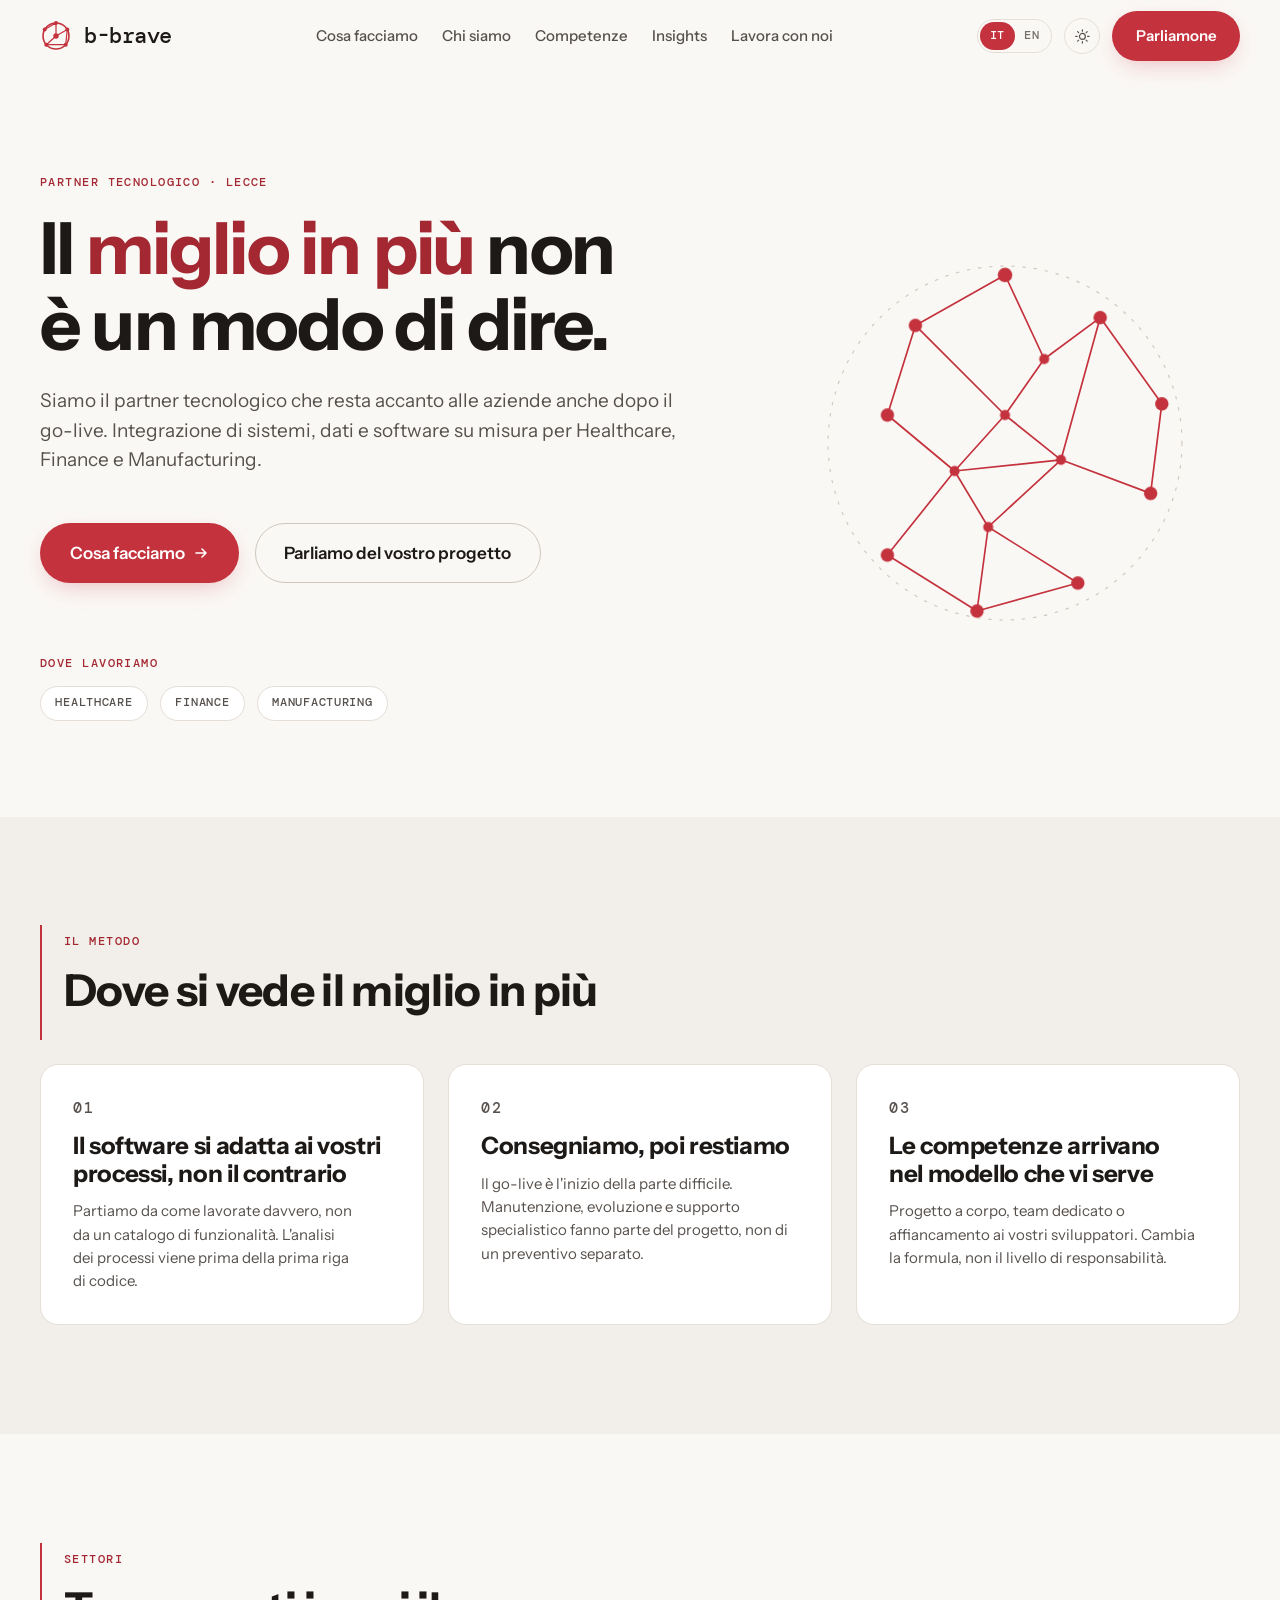
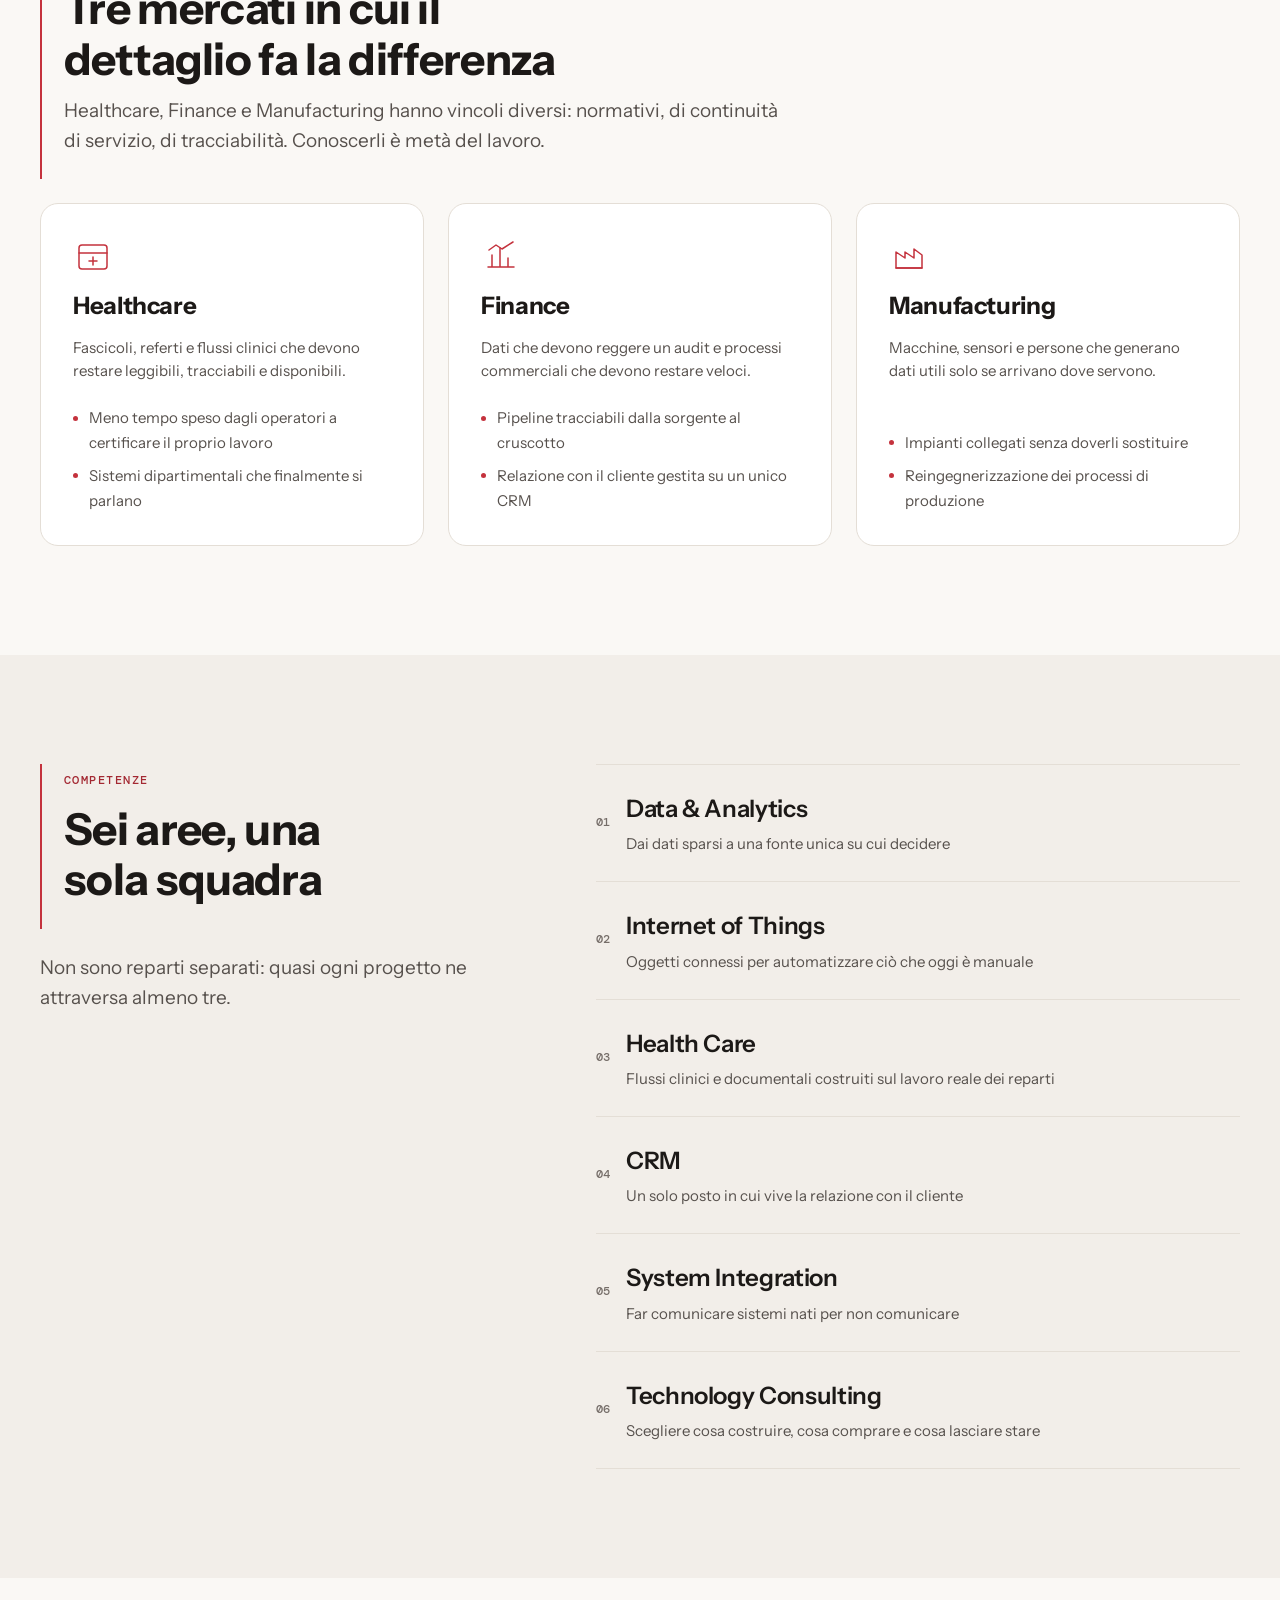
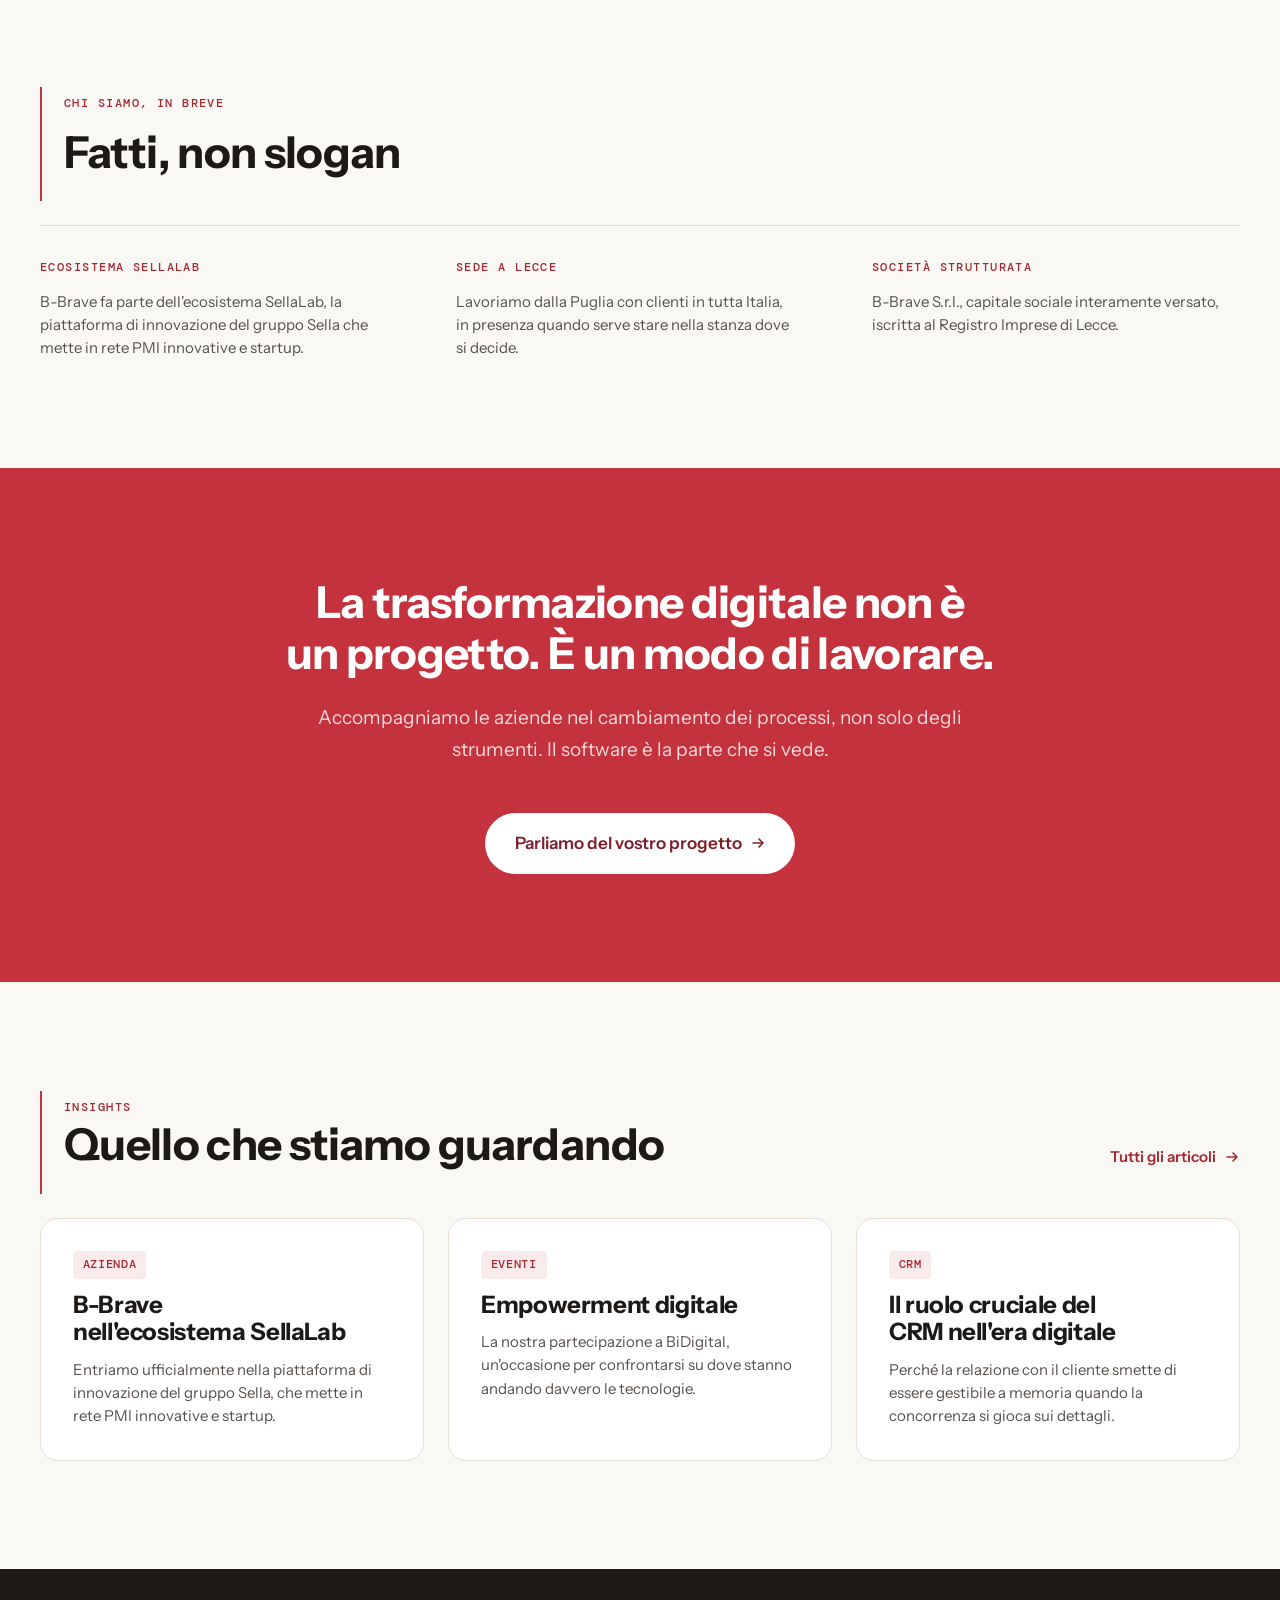
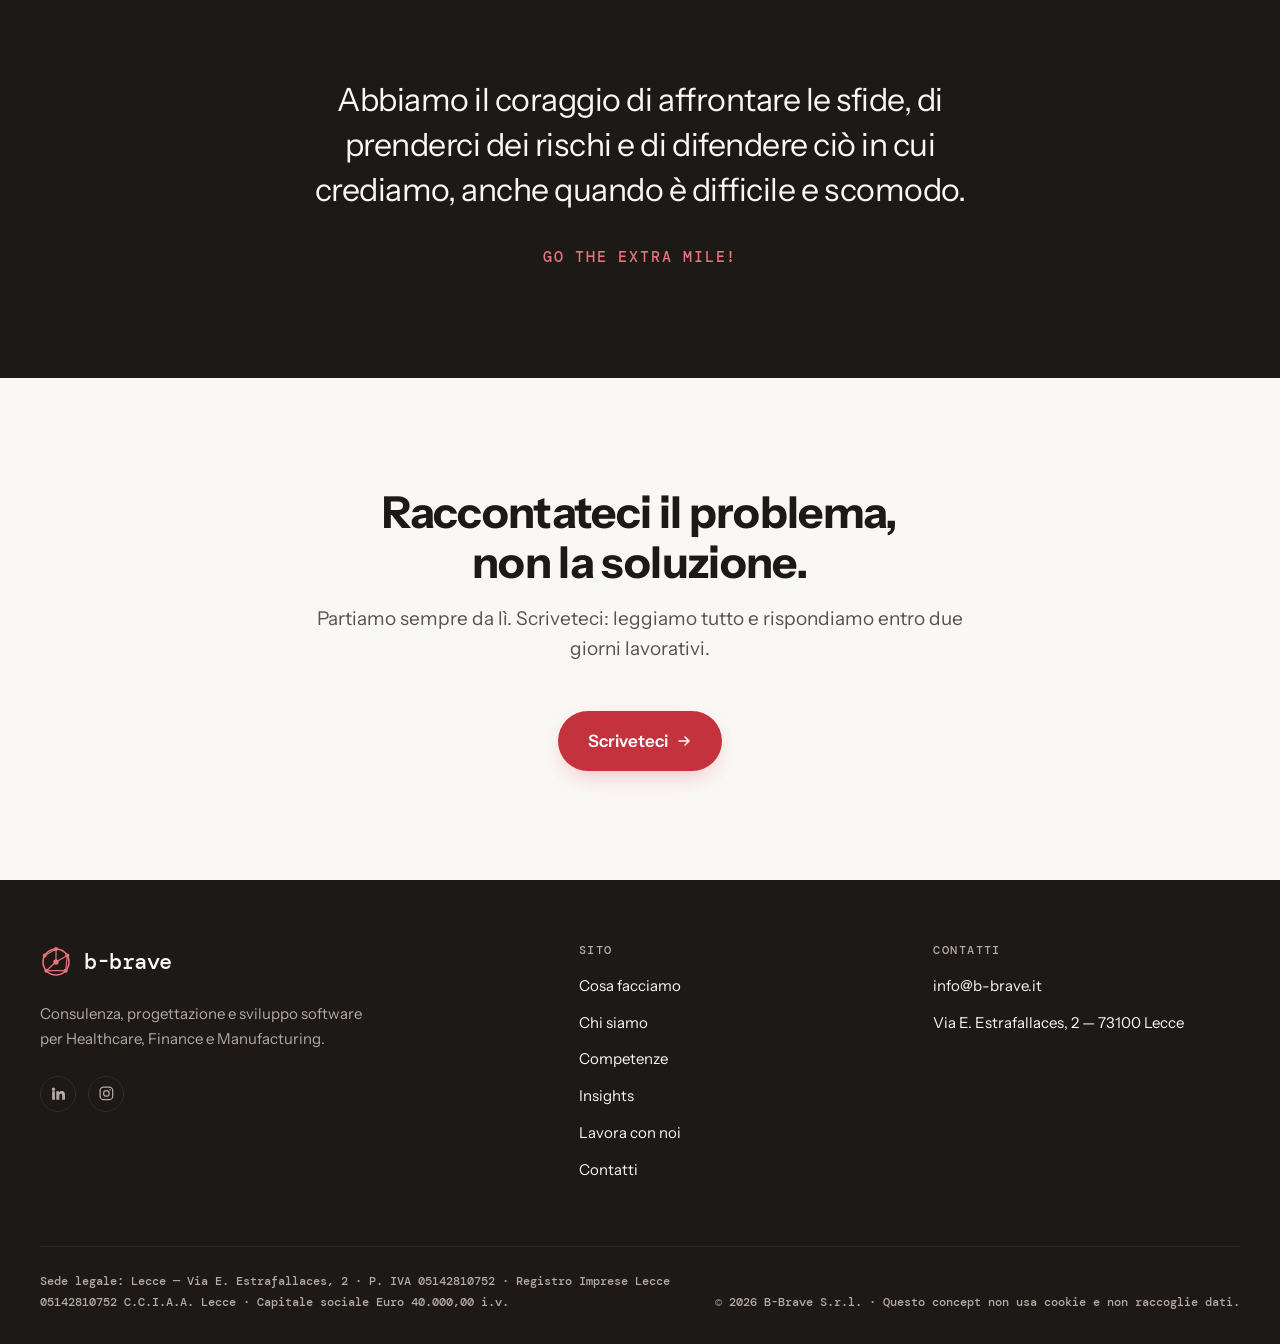
==== index.html @ 02d43c13 "feat(i18n): translate the legal line and shorten consent error labels" ====
<!DOCTYPE html>
<html lang="it">
<head>
<meta charset="utf-8">
<meta name="viewport" content="width=device-width, initial-scale=1">
<title data-i18n="meta.home.title">B-Brave — Partner tecnologico per Healthcare, Finance e Manufacturing</title>
<meta name="description" data-i18n-attr="content:meta.home.desc" content="B-Brave progetta, integra e mantiene software su misura per aziende dei settori Healthcare, Finance e Manufacturing. Sede a Lecce, progetti in tutta Italia.">
<meta property="og:type" content="website">
<meta property="og:title" data-i18n-attr="content:meta.home.title" content="B-Brave — Partner tecnologico per Healthcare, Finance e Manufacturing">
<meta property="og:description" data-i18n-attr="content:meta.home.desc" content="B-Brave progetta, integra e mantiene software su misura per aziende dei settori Healthcare, Finance e Manufacturing. Sede a Lecce, progetti in tutta Italia.">
<meta property="og:image" content="./assets/img/og-cover.png">
<meta name="twitter:card" content="summary_large_image">
<link rel="icon" href="./assets/img/favicon.svg" type="image/svg+xml">
<link rel="stylesheet" href="./assets/css/tokens.css">
<link rel="stylesheet" href="./assets/css/base.css">
<link rel="stylesheet" href="./assets/css/components.css">
<link rel="stylesheet" href="./assets/css/pages.css">
<script>
  document.documentElement.classList.add('js');
  try {
    var t = localStorage.getItem('bb-theme');
    if (t) document.documentElement.dataset.theme = t;
    var l = localStorage.getItem('bb-lang');
    if (l && l !== 'it') document.documentElement.lang = l;
  } catch (e) {}
</script>
</head>

<body data-page="home">

<a class="skip-link" href="#main" data-i18n="a11y.skip">Vai al contenuto</a>

<header class="header" id="site-header">
  <div class="container header__inner">
    <a class="logo" href="./index.html">
      <svg class="logo__mark" viewBox="0 0 32 32" aria-hidden="true">
        <g fill="none" stroke="currentColor" stroke-linecap="round">
          <circle cx="16" cy="16" r="13" stroke-width="1.6"/>
          <path d="M16 16 16 3M16 16 27.3 9.5M16 16 6.3 24.7M16 3 4.7 9.5M27.3 9.5 25.7 24.7M25.7 24.7 6.3 24.7" stroke-width="1.2"/>
        </g>
        <g fill="currentColor">
          <circle cx="16" cy="3" r="2"/><circle cx="27.3" cy="9.5" r="2"/>
          <circle cx="25.7" cy="24.7" r="2"/><circle cx="6.3" cy="24.7" r="2"/>
          <circle cx="4.7" cy="9.5" r="2"/><circle cx="16" cy="16" r="2.7"/>
        </g>
      </svg>
      <span class="logo__word">b-brave</span>
    </a>

    <nav class="header__nav" id="site-nav" data-i18n-attr="aria-label:a11y.nav.main" aria-label="Navigazione principale">
      <ul class="nav-list">
        <li><a href="./we-do.html" data-i18n="common.nav.wedo">Cosa facciamo</a></li>
        <li><a href="./we-are.html" data-i18n="common.nav.weare">Chi siamo</a></li>
        <li><a href="./expertise.html" data-i18n="common.nav.expertise">Competenze</a></li>
        <li><a href="./insights.html" data-i18n="common.nav.insights">Insights</a></li>
        <li><a href="./careers.html" data-i18n="common.nav.careers">Lavora con noi</a></li>
      </ul>
      <a class="btn btn--primary btn--panel" href="./contacts.html" data-i18n="common.cta.talk">Parliamone</a>
    </nav>

    <div class="header__tools">
      <div class="lang" role="group" data-i18n-attr="aria-label:a11y.lang.group" aria-label="Lingua del sito">
        <button type="button" data-lang="it" aria-pressed="true">IT</button>
        <button type="button" data-lang="en" aria-pressed="false">EN</button>
      </div>

      <button class="theme-toggle" type="button" id="theme-toggle" data-i18n-attr="aria-label:a11y.theme" aria-label="Cambia tema chiaro o scuro">
        <svg class="icon-sun" viewBox="0 0 24 24" fill="none" stroke="currentColor" stroke-width="1.7" stroke-linecap="round" aria-hidden="true">
          <circle cx="12" cy="12" r="4.2"/>
          <path d="M12 2.5v2M12 19.5v2M2.5 12h2M19.5 12h2M5.2 5.2l1.4 1.4M17.4 17.4l1.4 1.4M18.8 5.2l-1.4 1.4M6.6 17.4l-1.4 1.4"/>
        </svg>
        <svg class="icon-moon" viewBox="0 0 24 24" fill="none" stroke="currentColor" stroke-width="1.7" stroke-linecap="round" stroke-linejoin="round" aria-hidden="true">
          <path d="M20 14.5A8.5 8.5 0 0 1 9.5 4a8.5 8.5 0 1 0 10.5 10.5Z"/>
        </svg>
      </button>

      <a class="btn btn--primary header__cta" href="./contacts.html" data-i18n="common.cta.talk">Parliamone</a>

      <button class="nav-toggle" type="button" id="nav-toggle" aria-expanded="false" aria-controls="site-nav" data-i18n-attr="aria-label:a11y.menu">
        <svg class="icon-open" viewBox="0 0 24 24" fill="none" stroke="currentColor" stroke-width="1.8" stroke-linecap="round" aria-hidden="true">
          <path d="M4 7h16M4 12h16M4 17h16"/>
        </svg>
        <svg class="icon-close" viewBox="0 0 24 24" fill="none" stroke="currentColor" stroke-width="1.8" stroke-linecap="round" aria-hidden="true">
          <path d="M6 6l12 12M18 6L6 18"/>
        </svg>
      </button>
    </div>
  </div>
</header>

<main id="main">

  <!-- hero ---------------------------------------------------------------- -->
  <section class="hero">
    <div class="container hero__inner">
      <div class="hero__text">
        <p class="label" data-i18n="home.hero.eyebrow">Partner tecnologico · Lecce</p>
        <h1 data-i18n-html="home.hero.title">Il <em class="accent">miglio in più</em> non è un modo di dire.</h1>
        <p class="lead" data-i18n="home.hero.lead">Siamo il partner tecnologico che resta accanto alle aziende anche dopo il go-live. Integrazione di sistemi, dati e software su misura per Healthcare, Finance e Manufacturing.</p>

        <div class="hero__actions">
          <a class="btn btn--primary btn--lg" href="./we-do.html">
            <span data-i18n="home.hero.ctaPrimary">Cosa facciamo</span>
            <svg class="btn__arrow" width="16" height="16" viewBox="0 0 16 16" fill="none" aria-hidden="true"><path d="M3 8h10M9 4l4 4-4 4" stroke="currentColor" stroke-width="1.6" stroke-linecap="round" stroke-linejoin="round"/></svg>
          </a>
          <a class="btn btn--ghost btn--lg" href="./contacts.html" data-i18n="home.hero.ctaGhost">Parliamo del vostro progetto</a>
        </div>

        <div class="hero__sectors">
          <p class="label" data-i18n="home.hero.sectorsLabel">Dove lavoriamo</p>
          <div class="chip-row" id="sector-chips">
            <button class="chip" type="button" data-sector="health" data-i18n="common.sector.health">Healthcare</button>
            <button class="chip" type="button" data-sector="finance" data-i18n="common.sector.finance">Finance</button>
            <button class="chip" type="button" data-sector="manufacturing" data-i18n="common.sector.manufacturing">Manufacturing</button>
          </div>
        </div>
      </div>

      <div class="hero__visual">
        <svg class="graph" id="hero-graph" viewBox="0 0 400 400" role="img" data-i18n-attr="aria-label:a11y.graph">
          <circle class="graph__ring" cx="200" cy="200" r="158"/>
          <g class="graph__edges" fill="none" stroke="currentColor" stroke-linecap="round">
            <g class="g-core">
              <line x1="235" y1="125" x2="200" y2="175"/><line x1="200" y1="175" x2="155" y2="225"/>
              <line x1="200" y1="175" x2="250" y2="215"/><line x1="155" y1="225" x2="185" y2="275"/>
              <line x1="250" y1="215" x2="185" y2="275"/><line x1="155" y1="225" x2="250" y2="215"/>
            </g>
            <g class="g-health">
              <line x1="200" y1="50" x2="235" y2="125"/><line x1="200" y1="50" x2="120" y2="95"/>
              <line x1="120" y1="95" x2="95" y2="175"/><line x1="120" y1="95" x2="200" y2="175"/>
              <line x1="95" y1="175" x2="155" y2="225"/>
            </g>
            <g class="g-finance">
              <line x1="285" y1="88" x2="235" y2="125"/><line x1="285" y1="88" x2="340" y2="165"/>
              <line x1="340" y1="165" x2="330" y2="245"/><line x1="285" y1="88" x2="250" y2="215"/>
              <line x1="330" y1="245" x2="250" y2="215"/>
            </g>
            <g class="g-manufacturing">
              <line x1="265" y1="325" x2="185" y2="275"/><line x1="265" y1="325" x2="175" y2="350"/>
              <line x1="175" y1="350" x2="95" y2="300"/><line x1="95" y1="300" x2="155" y2="225"/>
              <line x1="175" y1="350" x2="185" y2="275"/>
            </g>
          </g>
          <g class="graph__nodes" fill="currentColor">
            <g class="g-core">
              <circle cx="200" cy="175" r="4.5"/><circle cx="155" cy="225" r="4.5"/>
              <circle cx="250" cy="215" r="4.5"/><circle cx="185" cy="275" r="4.5"/>
              <circle cx="235" cy="125" r="4.5"/>
            </g>
            <g class="g-health">
              <circle class="is-pulsing" cx="200" cy="50" r="6.5"/><circle cx="120" cy="95" r="6"/>
              <circle cx="95" cy="175" r="6"/>
            </g>
            <g class="g-finance">
              <circle cx="285" cy="88" r="6"/><circle cx="340" cy="165" r="6"/>
              <circle cx="330" cy="245" r="6"/>
            </g>
            <g class="g-manufacturing">
              <circle cx="265" cy="325" r="6"/><circle cx="175" cy="350" r="6"/>
              <circle cx="95" cy="300" r="6"/>
            </g>
          </g>
        </svg>
      </div>
    </div>
  </section>

  <!-- extra mile ---------------------------------------------------------- -->
  <section class="band band--soft" id="metodo">
    <div class="container">
      <div class="section-head" data-reveal>
        <p class="label" data-i18n="home.mile.label">Il metodo</p>
        <h2 data-i18n="home.mile.title">Dove si vede il miglio in più</h2>
      </div>

      <div class="cards">
        <article class="card card--hover" data-reveal>
          <p class="card__num">01</p>
          <h3 data-i18n="home.mile.a.title">Il software si adatta ai vostri processi, non il contrario</h3>
          <p data-i18n="home.mile.a.body">Partiamo da come lavorate davvero, non da un catalogo di funzionalità. L'analisi dei processi viene prima della prima riga di codice.</p>
        </article>
        <article class="card card--hover" data-reveal>
          <p class="card__num">02</p>
          <h3 data-i18n="home.mile.b.title">Consegniamo, poi restiamo</h3>
          <p data-i18n="home.mile.b.body">Il go-live è l'inizio della parte difficile. Manutenzione, evoluzione e supporto specialistico fanno parte del progetto, non di un preventivo separato.</p>
        </article>
        <article class="card card--hover" data-reveal>
          <p class="card__num">03</p>
          <h3 data-i18n="home.mile.c.title">Le competenze arrivano nel modello che vi serve</h3>
          <p data-i18n="home.mile.c.body">Progetto a corpo, team dedicato o affiancamento ai vostri sviluppatori. Cambia la formula, non il livello di responsabilità.</p>
        </article>
      </div>
    </div>
  </section>

  <!-- sectors ------------------------------------------------------------- -->
  <section class="band" id="settori">
    <div class="container">
      <div class="section-head" data-reveal>
        <p class="label" data-i18n="home.sectors.label">Settori</p>
        <h2 data-i18n="home.sectors.title">Tre mercati in cui il dettaglio fa la differenza</h2>
        <p class="lead" data-i18n="home.sectors.lead">Healthcare, Finance e Manufacturing hanno vincoli diversi: normativi, di continuità di servizio, di tracciabilità. Conoscerli è metà del lavoro.</p>
      </div>

      <div class="cards cards--sectors">
        <article class="card" data-reveal>
          <svg class="card__icon" viewBox="0 0 40 40" fill="none" stroke="currentColor" stroke-width="1.5" stroke-linecap="round" stroke-linejoin="round" aria-hidden="true">
            <rect x="6" y="9" width="28" height="24" rx="3"/>
            <path d="M6 17h28M20 21v8M16 25h8"/>
          </svg>
          <h3 data-i18n="common.sector.health">Healthcare</h3>
          <p data-i18n="home.sectors.health.body">Fascicoli, referti e flussi clinici che devono restare leggibili, tracciabili e disponibili.</p>
          <ul>
            <li data-i18n="home.sectors.health.p1">Meno tempo speso dagli operatori a certificare il proprio lavoro</li>
            <li data-i18n="home.sectors.health.p2">Sistemi dipartimentali che finalmente si parlano</li>
          </ul>
        </article>

        <article class="card" data-reveal>
          <svg class="card__icon" viewBox="0 0 40 40" fill="none" stroke="currentColor" stroke-width="1.5" stroke-linecap="round" stroke-linejoin="round" aria-hidden="true">
            <path d="M7 31h26M11 31V19M19 31V12M27 31v-9"/>
            <path d="M8 14l7-5 6 4 11-7"/>
          </svg>
          <h3 data-i18n="common.sector.finance">Finance</h3>
          <p data-i18n="home.sectors.finance.body">Dati che devono reggere un audit e processi commerciali che devono restare veloci.</p>
          <ul>
            <li data-i18n="home.sectors.finance.p1">Pipeline tracciabili dalla sorgente al cruscotto</li>
            <li data-i18n="home.sectors.finance.p2">Relazione con il cliente gestita su un unico CRM</li>
          </ul>
        </article>

        <article class="card" data-reveal>
          <svg class="card__icon" viewBox="0 0 40 40" fill="none" stroke="currentColor" stroke-width="1.5" stroke-linecap="round" stroke-linejoin="round" aria-hidden="true">
            <path d="M7 32V16l9 6V16l9 6V13l8 6v13z"/>
            <path d="M7 32h26"/>
          </svg>
          <h3 data-i18n="common.sector.manufacturing">Manufacturing</h3>
          <p data-i18n="home.sectors.manufacturing.body">Macchine, sensori e persone che generano dati utili solo se arrivano dove servono.</p>
          <ul>
            <li data-i18n="home.sectors.manufacturing.p1">Impianti collegati senza doverli sostituire</li>
            <li data-i18n="home.sectors.manufacturing.p2">Reingegnerizzazione dei processi di produzione</li>
          </ul>
        </article>
      </div>
    </div>
  </section>

  <!-- capabilities -------------------------------------------------------- -->
  <section class="band band--soft" id="competenze">
    <div class="container capabilities">
      <div class="capabilities__head">
        <div class="section-head">
          <p class="label" data-i18n="home.caps.label">Competenze</p>
          <h2 data-i18n="home.caps.title">Sei aree, una sola squadra</h2>
        </div>
        <p class="lead" data-i18n="home.caps.lead">Non sono reparti separati: quasi ogni progetto ne attraversa almeno tre.</p>
      </div>

      <ul class="cap-list">
        <li><a href="./expertise.html#data-analytics">
          <span class="cap-list__num">01</span>
          <span class="cap-list__name" data-i18n="common.area.data">Data &amp; Analytics</span>
          <span class="cap-list__desc" data-i18n="home.caps.data">Dai dati sparsi a una fonte unica su cui decidere</span>
          <svg viewBox="0 0 16 16" fill="none" aria-hidden="true"><path d="M3 8h10M9 4l4 4-4 4" stroke="currentColor" stroke-width="1.6" stroke-linecap="round" stroke-linejoin="round"/></svg>
        </a></li>
        <li><a href="./expertise.html#iot">
          <span class="cap-list__num">02</span>
          <span class="cap-list__name" data-i18n="common.area.iot">Internet of Things</span>
          <span class="cap-list__desc" data-i18n="home.caps.iot">Oggetti connessi per automatizzare ciò che oggi è manuale</span>
          <svg viewBox="0 0 16 16" fill="none" aria-hidden="true"><path d="M3 8h10M9 4l4 4-4 4" stroke="currentColor" stroke-width="1.6" stroke-linecap="round" stroke-linejoin="round"/></svg>
        </a></li>
        <li><a href="./expertise.html#health-care">
          <span class="cap-list__num">03</span>
          <span class="cap-list__name" data-i18n="common.area.health">Health Care</span>
          <span class="cap-list__desc" data-i18n="home.caps.health">Flussi clinici e documentali costruiti sul lavoro reale dei reparti</span>
          <svg viewBox="0 0 16 16" fill="none" aria-hidden="true"><path d="M3 8h10M9 4l4 4-4 4" stroke="currentColor" stroke-width="1.6" stroke-linecap="round" stroke-linejoin="round"/></svg>
        </a></li>
        <li><a href="./expertise.html#crm">
          <span class="cap-list__num">04</span>
          <span class="cap-list__name" data-i18n="common.area.crm">CRM</span>
          <span class="cap-list__desc" data-i18n="home.caps.crm">Un solo posto in cui vive la relazione con il cliente</span>
          <svg viewBox="0 0 16 16" fill="none" aria-hidden="true"><path d="M3 8h10M9 4l4 4-4 4" stroke="currentColor" stroke-width="1.6" stroke-linecap="round" stroke-linejoin="round"/></svg>
        </a></li>
        <li><a href="./expertise.html#system-integration">
          <span class="cap-list__num">05</span>
          <span class="cap-list__name" data-i18n="common.area.integration">System Integration</span>
          <span class="cap-list__desc" data-i18n="home.caps.integration">Far comunicare sistemi nati per non comunicare</span>
          <svg viewBox="0 0 16 16" fill="none" aria-hidden="true"><path d="M3 8h10M9 4l4 4-4 4" stroke="currentColor" stroke-width="1.6" stroke-linecap="round" stroke-linejoin="round"/></svg>
        </a></li>
        <li><a href="./expertise.html#technology-consulting">
          <span class="cap-list__num">06</span>
          <span class="cap-list__name" data-i18n="common.area.consulting">Technology Consulting</span>
          <span class="cap-list__desc" data-i18n="home.caps.consulting">Scegliere cosa costruire, cosa comprare e cosa lasciare stare</span>
          <svg viewBox="0 0 16 16" fill="none" aria-hidden="true"><path d="M3 8h10M9 4l4 4-4 4" stroke="currentColor" stroke-width="1.6" stroke-linecap="round" stroke-linejoin="round"/></svg>
        </a></li>
      </ul>
    </div>
  </section>

  <!-- proof --------------------------------------------------------------- -->
  <section class="band" id="prova">
    <div class="container">
      <div class="section-head" data-reveal>
        <p class="label" data-i18n="home.proof.label">Chi siamo, in breve</p>
        <h2 data-i18n="home.proof.title">Fatti, non slogan</h2>
      </div>

      <div class="proof" data-reveal>
        <div class="proof__item">
          <p class="proof__key" data-i18n="home.proof.a.key">Ecosistema SellaLab</p>
          <p class="proof__val" data-i18n="home.proof.a.val">B-Brave fa parte dell'ecosistema SellaLab, la piattaforma di innovazione del gruppo Sella che mette in rete PMI innovative e startup.</p>
        </div>
        <div class="proof__item">
          <p class="proof__key" data-i18n="home.proof.b.key">Sede a Lecce</p>
          <p class="proof__val" data-i18n="home.proof.b.val">Lavoriamo dalla Puglia con clienti in tutta Italia, in presenza quando serve stare nella stanza dove si decide.</p>
        </div>
        <div class="proof__item">
          <p class="proof__key" data-i18n="home.proof.c.key">Società strutturata</p>
          <p class="proof__val" data-i18n="home.proof.c.val">B-Brave S.r.l., capitale sociale interamente versato, iscritta al Registro Imprese di Lecce.</p>
        </div>
      </div>
    </div>
  </section>

  <!-- the one red band ----------------------------------------------------- -->
  <section class="band band--brand statement">
    <div class="container container--narrow">
      <h2 data-i18n="home.statement.title">La trasformazione digitale non è un progetto. È un modo di lavorare.</h2>
      <p data-i18n="home.statement.body">Accompagniamo le aziende nel cambiamento dei processi, non solo degli strumenti. Il software è la parte che si vede.</p>
      <a class="btn btn--light btn--lg" href="./contacts.html">
        <span data-i18n="home.statement.cta">Parliamo del vostro progetto</span>
        <svg class="btn__arrow" width="16" height="16" viewBox="0 0 16 16" fill="none" aria-hidden="true"><path d="M3 8h10M9 4l4 4-4 4" stroke="currentColor" stroke-width="1.6" stroke-linecap="round" stroke-linejoin="round"/></svg>
      </a>
    </div>
  </section>

  <!-- insights ------------------------------------------------------------- -->
  <section class="band" id="articoli">
    <div class="container">
      <div class="section-head section-head--split" data-reveal>
        <div>
          <p class="label" data-i18n="home.insights.label">Insights</p>
          <h2 data-i18n="home.insights.title">Quello che stiamo guardando</h2>
        </div>
        <a class="link-arrow" href="./insights.html">
          <span data-i18n="home.insights.all">Tutti gli articoli</span>
          <svg viewBox="0 0 16 16" fill="none" aria-hidden="true"><path d="M3 8h10M9 4l4 4-4 4" stroke="currentColor" stroke-width="1.6" stroke-linecap="round" stroke-linejoin="round"/></svg>
        </a>
      </div>

      <div class="cards">
        <article class="card card--hover post" data-reveal>
          <span class="tag" data-i18n="common.topic.company">Azienda</span>
          <h3 data-i18n="post.sellalab.title">B-Brave nell'ecosistema SellaLab</h3>
          <p data-i18n="post.sellalab.excerpt">Entriamo ufficialmente nella piattaforma di innovazione del gruppo Sella, che mette in rete PMI innovative e startup.</p>
        </article>
        <article class="card card--hover post" data-reveal>
          <span class="tag" data-i18n="common.topic.events">Eventi</span>
          <h3 data-i18n="post.bidigital.title">Empowerment digitale</h3>
          <p data-i18n="post.bidigital.excerpt">La nostra partecipazione a BiDigital, un'occasione per confrontarsi su dove stanno andando davvero le tecnologie.</p>
        </article>
        <article class="card card--hover post" data-reveal>
          <span class="tag" data-i18n="common.topic.crm">CRM</span>
          <h3 data-i18n="post.crm.title">Il ruolo cruciale del CRM nell'era digitale</h3>
          <p data-i18n="post.crm.excerpt">Perché la relazione con il cliente smette di essere gestibile a memoria quando la concorrenza si gioca sui dettagli.</p>
        </article>
      </div>
    </div>
  </section>

  <!-- manifesto ------------------------------------------------------------ -->
  <section class="band band--ink manifesto">
    <div class="container container--narrow">
      <blockquote>
        <p data-i18n="common.manifesto.quote">Abbiamo il coraggio di affrontare le sfide, di prenderci dei rischi e di difendere ciò in cui crediamo, anche quando è difficile e scomodo.</p>
      </blockquote>
      <p class="manifesto__claim">Go The Extra Mile!</p>
    </div>
  </section>

  <!-- closing cta ---------------------------------------------------------- -->
  <section class="band closing">
    <div class="container container--narrow">
      <h2 data-i18n="common.closing.title">Raccontateci il problema, non la soluzione.</h2>
      <p class="lead" data-i18n="common.closing.body">Partiamo sempre da lì. Scriveteci: leggiamo tutto e rispondiamo entro due giorni lavorativi.</p>
      <a class="btn btn--primary btn--lg" href="./contacts.html">
        <span data-i18n="common.cta.write">Scriveteci</span>
        <svg class="btn__arrow" width="16" height="16" viewBox="0 0 16 16" fill="none" aria-hidden="true"><path d="M3 8h10M9 4l4 4-4 4" stroke="currentColor" stroke-width="1.6" stroke-linecap="round" stroke-linejoin="round"/></svg>
      </a>
    </div>
  </section>

</main>

<footer class="footer band--ink">
  <div class="container">
    <div class="footer__grid">
      <div>
        <a class="logo" href="./index.html">
          <svg class="logo__mark" viewBox="0 0 32 32" aria-hidden="true">
            <g fill="none" stroke="currentColor" stroke-linecap="round">
              <circle cx="16" cy="16" r="13" stroke-width="1.6"/>
              <path d="M16 16 16 3M16 16 27.3 9.5M16 16 6.3 24.7M16 3 4.7 9.5M27.3 9.5 25.7 24.7M25.7 24.7 6.3 24.7" stroke-width="1.2"/>
            </g>
            <g fill="currentColor">
              <circle cx="16" cy="3" r="2"/><circle cx="27.3" cy="9.5" r="2"/>
              <circle cx="25.7" cy="24.7" r="2"/><circle cx="6.3" cy="24.7" r="2"/>
              <circle cx="4.7" cy="9.5" r="2"/><circle cx="16" cy="16" r="2.7"/>
            </g>
          </svg>
          <span class="logo__word">b-brave</span>
        </a>
        <p class="footer__tagline" data-i18n="common.footer.tagline">Consulenza, progettazione e sviluppo software per Healthcare, Finance e Manufacturing.</p>
        <div class="footer__social">
          <a href="https://www.linkedin.com/company/b-brave-software/" target="_blank" rel="noopener" aria-label="LinkedIn">
            <svg viewBox="0 0 24 24" fill="currentColor" aria-hidden="true"><path d="M4.98 3.5A2.5 2.5 0 1 1 5 8.5a2.5 2.5 0 0 1-.02-5M3 9h4v12H3zM9 9h3.8v1.7h.05c.53-.95 1.83-1.95 3.77-1.95 4.03 0 4.78 2.5 4.78 5.76V21h-4v-5.6c0-1.34-.03-3.07-1.9-3.07-1.9 0-2.2 1.46-2.2 2.97V21H9z"/></svg>
          </a>
          <a href="https://www.instagram.com/bbravesrl/" target="_blank" rel="noopener" aria-label="Instagram">
            <svg viewBox="0 0 24 24" fill="none" stroke="currentColor" stroke-width="1.8" aria-hidden="true"><rect x="3" y="3" width="18" height="18" rx="5"/><circle cx="12" cy="12" r="4"/><circle cx="17.2" cy="6.8" r="1.1" fill="currentColor" stroke="none"/></svg>
          </a>
        </div>
      </div>

      <nav data-i18n-attr="aria-label:a11y.nav.footer" aria-label="Mappa del sito">
        <h2 data-i18n="common.footer.sitemap">Sito</h2>
        <div class="footer__links">
          <a href="./we-do.html" data-i18n="common.nav.wedo">Cosa facciamo</a>
          <a href="./we-are.html" data-i18n="common.nav.weare">Chi siamo</a>
          <a href="./expertise.html" data-i18n="common.nav.expertise">Competenze</a>
          <a href="./insights.html" data-i18n="common.nav.insights">Insights</a>
          <a href="./careers.html" data-i18n="common.nav.careers">Lavora con noi</a>
          <a href="./contacts.html" data-i18n="common.nav.contacts">Contatti</a>
        </div>
      </nav>

      <div>
        <h2 data-i18n="common.footer.contact">Contatti</h2>
        <div class="footer__links">
          <a href="mailto:info@b-brave.it">info@b-brave.it</a>
          <span data-i18n="common.footer.address">Via E. Estrafallaces, 2 — 73100 Lecce</span>
        </div>
      </div>
    </div>

    <div class="footer__legal">
      <p data-i18n="common.footer.legal">Sede legale: Lecce — Via E. Estrafallaces, 2 · P. IVA 05142810752 · Registro Imprese Lecce 05142810752 C.C.I.A.A. Lecce · Capitale sociale Euro 40.000,00 i.v.</p>
      <p>© <span id="year">2026</span> B-Brave S.r.l. · <span data-i18n="common.footer.nocookies">Questo concept non usa cookie e non raccoglie dati.</span></p>
    </div>
  </div>
</footer>

<script defer src="./assets/js/i18n-dict.js"></script>
<script defer src="./assets/js/i18n.js"></script>
<script defer src="./assets/js/main.js"></script>
</body>
</html>
---- assets/css/tokens.css ----
/* ==========================================================================
   Design tokens
   Every value used anywhere in the site is declared here. Nothing downstream
   invents a colour, a size or a duration.

   Colour rule worth remembering: --c-brand is for fills, --c-brand-text is
   for text. Solid #C4323D on a dark surface only reaches 3.47:1, which fails
   AA, so the dark side of the pair is lightened.
   ========================================================================== */

:root {
  color-scheme: light dark;

  /* --- surfaces -------------------------------------------------------- */
  --c-surface-1:   light-dark(#FAF8F5, #14110F); /* page */
  --c-surface-0:   light-dark(#FFFFFF, #1C1816); /* cards, raised */
  --c-surface-2:   light-dark(#F2EEE9, #221D1A); /* alternating bands */
  --c-surface-3:   light-dark(#E8E2DA, #2A2421); /* rare, deep sand */
  --c-surface-ink: light-dark(#1C1917, #221D1A); /* inverted band */

  /* --- text ------------------------------------------------------------ */
  --c-text:        light-dark(#1C1917, #F2EDE7);
  --c-text-muted:  light-dark(#57514D, #B4AAA2);
  --c-text-subtle: light-dark(#756D68, #968C85);
  --c-text-invert: light-dark(#FAF8F5, #F2EDE7);

  /* --- brand ----------------------------------------------------------- */
  --c-brand:        #C4323D;                       /* fixed, never themed */
  --c-brand-strong: light-dark(#A32832, #D1424D);  /* hover, pressed */
  --c-brand-deep:   #7E1F27;
  --c-brand-text:   light-dark(#A32832, #E8737C);  /* red used as text */
  --c-brand-tint:   light-dark(#F9EAEB, #2A1618);
  --c-brand-tint-2: light-dark(#F0D4D6, #3A1D20);

  /* --- lines and focus -------------------------------------------------- */
  --c-border:        light-dark(#E4DED6, #2E2825);
  --c-border-strong: light-dark(#CFC7BD, #3D3532);
  --c-focus:         light-dark(#7E1F27, #FFD9DC);

  /* --- type ------------------------------------------------------------ */
  --font-sans: "Instrument Sans", "Segoe UI", system-ui, -apple-system, sans-serif;
  --font-mono: "DM Mono", ui-monospace, "Cascadia Mono", "Consolas", monospace;

  --fs-2xs:  0.75rem;
  --fs-xs:   clamp(0.8125rem, 0.79rem + 0.10vw, 0.875rem);
  --fs-sm:   clamp(0.875rem,  0.85rem + 0.12vw, 0.9375rem);
  --fs-base: clamp(1rem,      0.96rem + 0.18vw, 1.0625rem);
  --fs-md:   clamp(1.0625rem, 1.00rem + 0.30vw, 1.1875rem);
  --fs-lg:   clamp(1.25rem,   1.15rem + 0.45vw, 1.5rem);
  --fs-xl:   clamp(1.5rem,    1.30rem + 0.90vw, 2rem);
  --fs-2xl:  clamp(1.875rem,  1.50rem + 1.60vw, 2.75rem);
  --fs-3xl:  clamp(2.25rem,   1.60rem + 2.80vw, 3.75rem);
  --fs-hero: clamp(2.5rem,    1.50rem + 4.40vw, 4.5rem);

  --lh-tight:   1.06;
  --lh-heading: 1.15;
  --lh-lead:    1.55;
  --lh-body:    1.65;

  --ls-hero:    -0.025em;
  --ls-heading: -0.015em;
  --ls-label:    0.12em;

  --measure:        68ch;
  --measure-narrow: 54ch;

  /* --- space ----------------------------------------------------------- */
  --sp-1: 0.25rem;
  --sp-2: 0.5rem;
  --sp-3: 0.75rem;
  --sp-4: 1rem;
  --sp-5: 1.5rem;
  --sp-6: 2rem;
  --sp-7: 3rem;
  --sp-8: 4rem;
  --sp-9: 6rem;
  --sp-10: 8rem;

  --section-y:        clamp(3.5rem, 2rem + 6vw, 7.5rem);
  --container:        1200px;
  --container-narrow: 760px;
  --gutter:           clamp(1.25rem, 0.8rem + 2vw, 3rem);
  --header-h:         4.5rem;

  /* --- shape ----------------------------------------------------------- */
  --r-xs: 4px;
  --r-sm: 8px;
  --r-md: 12px;
  --r-lg: 18px;
  --r-xl: 28px;
  --r-pill: 999px;

  /* Warm-tinted shadows sit correctly on ivory. On the dark side a shadow
     reads as nothing, so it becomes a hairline instead. */
  --sh-1: light-dark(0 1px 2px rgba(28, 25, 23, 0.05), 0 0 0 1px #2E2825);
  --sh-2: light-dark(0 2px 4px rgba(28, 25, 23, 0.04), 0 0 0 1px #2E2825),
          light-dark(0 12px 28px -10px rgba(28, 25, 23, 0.14), 0 0 0 0 transparent);
  --sh-3: light-dark(0 10px 40px -12px rgba(28, 25, 23, 0.20), 0 0 0 1px #3D3532);
  --sh-brand: 0 8px 24px -8px rgba(196, 50, 61, 0.35);

  /* --- motion ---------------------------------------------------------- */
  --t-fast: 140ms cubic-bezier(0.2, 0.6, 0.3, 1);
  --t-base: 240ms cubic-bezier(0.2, 0.6, 0.3, 1);
  --t-slow: 520ms cubic-bezier(0.16, 1, 0.3, 1);

  /* --- layers ---------------------------------------------------------- */
  --z-header: 100;
  --z-panel:  200;
  --z-skip:   300;
}

[data-theme="light"] { color-scheme: light; }
[data-theme="dark"]  { color-scheme: dark; }
---- assets/css/base.css ----
/* ==========================================================================
   Base — fonts, reset, elements, accessibility, layout primitives
   ========================================================================== */

/* --- fonts ---------------------------------------------------------------
   Self-hosted so the pages work offline and make no third-party requests.
   No <link rel=preload> for these: on file:// the origin is opaque and the
   crossorigin attribute can cause a second, failing fetch.
   ------------------------------------------------------------------------ */

@font-face {
  font-family: "Instrument Sans";
  src: url("../fonts/instrument-sans-variable-latin.woff2") format("woff2");
  font-weight: 400 700;
  font-style: normal;
  font-display: swap;
}

@font-face {
  font-family: "DM Mono";
  src: url("../fonts/dm-mono-500-latin.woff2") format("woff2");
  font-weight: 500;
  font-style: normal;
  font-display: swap;
}

/* --- reset --------------------------------------------------------------- */

*,
*::before,
*::after { box-sizing: border-box; }

html {
  -webkit-text-size-adjust: 100%;
  scroll-behavior: smooth;
  scroll-padding-top: calc(var(--header-h) + var(--sp-5));
}

body,
h1, h2, h3, h4, p,
figure, blockquote, dl, dd, ul, ol {
  margin: 0;
}

ul[class], ol[class] {
  padding: 0;
  list-style: none;
}

body {
  min-height: 100vh;
  background: var(--c-surface-1);
  color: var(--c-text);
  font-family: var(--font-sans);
  font-size: var(--fs-base);
  line-height: var(--lh-body);
  font-synthesis-weight: none;
  -webkit-font-smoothing: antialiased;
  text-rendering: optimizeLegibility;
}

img, svg, video {
  display: block;
  max-width: 100%;
  height: auto;
}

input, button, textarea, select {
  font: inherit;
  color: inherit;
}

button { background: none; }

/* --- typography ---------------------------------------------------------- */

h1, h2, h3, h4 {
  font-weight: 700;
  line-height: var(--lh-heading);
  letter-spacing: var(--ls-heading);
  text-wrap: balance;
}

h1 { font-size: var(--fs-3xl); line-height: var(--lh-tight); }
h2 { font-size: var(--fs-2xl); }
h3 { font-size: var(--fs-xl); }
h4 { font-size: var(--fs-lg); }

p { text-wrap: pretty; }

a {
  color: inherit;
  text-decoration-color: color-mix(in srgb, currentColor 35%, transparent);
  text-underline-offset: 0.18em;
}

a:hover { text-decoration-color: currentColor; }

strong { font-weight: 700; }

::selection {
  background: var(--c-brand);
  color: #fff;
}

.lead {
  max-width: var(--measure);
  font-size: var(--fs-md);
  line-height: var(--lh-lead);
  color: var(--c-text-muted);
}

.label {
  display: inline-block;
  font-family: var(--font-mono);
  font-size: var(--fs-2xs);
  font-weight: 500;
  letter-spacing: var(--ls-label);
  text-transform: uppercase;
  color: var(--c-brand-text);
}

.accent { color: var(--c-brand-text); }

/* --- accessibility ------------------------------------------------------- */

:focus-visible {
  outline: 2px solid var(--c-focus);
  outline-offset: 3px;
  border-radius: var(--r-xs);
}

.visually-hidden {
  position: absolute;
  width: 1px;
  height: 1px;
  padding: 0;
  margin: -1px;
  overflow: hidden;
  clip-path: inset(50%);
  white-space: nowrap;
}

.skip-link {
  position: fixed;
  top: var(--sp-3);
  left: var(--sp-3);
  z-index: var(--z-skip);
  padding: var(--sp-3) var(--sp-5);
  background: var(--c-brand);
  color: #fff;
  font-weight: 600;
  text-decoration: none;
  border-radius: var(--r-sm);
  transform: translateY(-200%);
  transition: transform var(--t-fast);
}

.skip-link:focus-visible { transform: translateY(0); }

@media (prefers-reduced-motion: reduce) {
  html { scroll-behavior: auto; }

  *,
  *::before,
  *::after {
    animation-duration: 0.01ms !important;
    animation-iteration-count: 1 !important;
    transition-duration: 0.01ms !important;
  }
}

@media (forced-colors: active) {
  .btn,
  .card,
  .chip { border: 1px solid ButtonBorder; }
}

/* --- layout primitives --------------------------------------------------- */

.container {
  width: min(100% - var(--gutter) * 2, var(--container));
  margin-inline: auto;
}

.container--narrow { max-width: var(--container-narrow); }

.band { padding-block: var(--section-y); }

.band--soft { background: var(--c-surface-2); }

.band--ink {
  background: var(--c-surface-ink);
  color: var(--c-text-invert);
  --c-text: var(--c-text-invert);
  --c-text-muted: #B4AAA2;
  --c-border: #332C28;
  --c-brand-text: #E8737C;
}

.band--brand {
  background: var(--c-brand);
  color: #fff;
  --c-text: #fff;
  --c-text-muted: rgba(255, 255, 255, 0.82);
  --c-border: rgba(255, 255, 255, 0.28);
}

.cards {
  display: grid;
  gap: var(--sp-5);
  grid-template-columns: repeat(auto-fit, minmax(17rem, 1fr));
}

.stack > * + * { margin-top: var(--sp-4); }

/* The section header carries the one graphic device used site-wide: a red
   rule in the left gutter that overshoots the heading block at the bottom. */
.section-head {
  position: relative;
  max-width: var(--measure);
  padding-left: var(--sp-5);
  margin-bottom: var(--sp-7);
}

.section-head::before {
  content: "";
  position: absolute;
  inset-block: 0 -24px;
  left: 0;
  width: 2px;
  background: var(--c-brand);
}

.section-head > * + * { margin-top: var(--sp-3); }

.section-head--center {
  margin-inline: auto;
  text-align: center;
  padding-left: 0;
  padding-top: var(--sp-5);
}

.section-head--center::before {
  inset-block: 0 auto;
  left: 50%;
  height: var(--sp-4);
  transform: translateX(-50%);
}

/* --- reveal on scroll ----------------------------------------------------
   Scoped to html.js so that without scripting nothing is ever hidden.
   ------------------------------------------------------------------------ */

.js [data-reveal] {
  opacity: 0;
  transform: translateY(12px);
  transition: opacity var(--t-slow), transform var(--t-slow);
}

.js [data-reveal].is-visible {
  opacity: 1;
  transform: none;
}

@media (prefers-reduced-motion: reduce) {
  .js [data-reveal] {
    opacity: 1;
    transform: none;
  }
}
---- assets/css/components.css ----
/* ==========================================================================
   Components
   1. Logo            5. Chips and tags
   2. Site header     6. Cards
   3. Mobile panel    7. Forms
   4. Buttons         8. Site footer
   ========================================================================== */

/* --- 1. logo -------------------------------------------------------------- */

.logo {
  display: inline-flex;
  align-items: center;
  gap: var(--sp-3);
  flex: none;
  white-space: nowrap;
  text-decoration: none;
  color: var(--c-text);
}

.logo__mark {
  width: 2rem;
  height: 2rem;
  color: var(--c-brand);
  flex: none;
  transition: transform var(--t-slow);
}

.logo:hover .logo__mark { transform: rotate(-24deg); }

.logo__word {
  font-family: var(--font-mono);
  font-size: 1.375rem;
  font-weight: 500;
  letter-spacing: -0.02em;
}

/* --- 2. site header ------------------------------------------------------- */

.header {
  position: sticky;
  top: 0;
  z-index: var(--z-header);
  background: var(--c-surface-1);
  border-bottom: 1px solid transparent;
  transition: border-color var(--t-base), background-color var(--t-base);
}

@supports (backdrop-filter: blur(12px)) {
  .header {
    background: color-mix(in srgb, var(--c-surface-1) 88%, transparent);
    backdrop-filter: blur(12px);
  }
}

.header.is-scrolled { border-bottom-color: var(--c-border); }

.header__inner {
  display: flex;
  align-items: center;
  gap: var(--sp-5);
  min-height: var(--header-h);
}

.header__nav { margin-left: auto; }

.nav-list {
  display: flex;
  align-items: center;
  gap: var(--sp-5);
}

.nav-list a {
  position: relative;
  display: inline-block;
  font-size: var(--fs-sm);
  font-weight: 500;
  text-decoration: none;
  padding-block: var(--sp-2);
  color: var(--c-text-muted);
  transition: color var(--t-fast);
}

.nav-list a:hover { color: var(--c-text); }

.nav-list a::after {
  content: "";
  position: absolute;
  left: 0;
  bottom: 0;
  width: 100%;
  height: 2px;
  background: var(--c-brand);
  transform: scaleX(0);
  transform-origin: left;
  transition: transform var(--t-base);
}

.nav-list a:hover::after,
.nav-list a[aria-current="page"]::after { transform: scaleX(1); }

.nav-list a[aria-current="page"] { color: var(--c-text); }

.header__tools {
  display: flex;
  align-items: center;
  gap: var(--sp-3);
  margin-left: auto;
}

/* language switch */

.lang {
  display: inline-flex;
  border: 1px solid var(--c-border);
  border-radius: var(--r-pill);
  padding: 2px;
}

.lang button {
  border: 0;
  cursor: pointer;
  padding: 0.25rem 0.6rem;
  border-radius: var(--r-pill);
  font-family: var(--font-mono);
  font-size: var(--fs-2xs);
  font-weight: 500;
  letter-spacing: 0.06em;
  color: var(--c-text-subtle);
  transition: background-color var(--t-fast), color var(--t-fast);
}

.lang button[aria-pressed="true"] {
  background: var(--c-brand);
  color: #fff;
}

/* theme toggle */

.theme-toggle {
  display: grid;
  place-items: center;
  width: 2.25rem;
  height: 2.25rem;
  border: 1px solid var(--c-border);
  border-radius: var(--r-pill);
  cursor: pointer;
  color: var(--c-text-muted);
  transition: color var(--t-fast), border-color var(--t-fast);
}

.theme-toggle:hover {
  color: var(--c-text);
  border-color: var(--c-border-strong);
}

.theme-toggle svg { width: 1.05rem; height: 1.05rem; }
.theme-toggle .icon-moon { display: none; }

[data-theme="dark"] .theme-toggle .icon-sun { display: none; }
[data-theme="dark"] .theme-toggle .icon-moon { display: block; }

@media (prefers-color-scheme: dark) {
  :root:not([data-theme="light"]) .theme-toggle .icon-sun { display: none; }
  :root:not([data-theme="light"]) .theme-toggle .icon-moon { display: block; }
}

/* --- 3. mobile panel ------------------------------------------------------ */

.nav-toggle {
  display: none;
  place-items: center;
  width: 2.5rem;
  height: 2.5rem;
  border: 1px solid var(--c-border);
  border-radius: var(--r-sm);
  cursor: pointer;
}

.nav-toggle svg { width: 1.25rem; height: 1.25rem; }
.nav-toggle .icon-close { display: none; }
.nav-toggle[aria-expanded="true"] .icon-open { display: none; }
.nav-toggle[aria-expanded="true"] .icon-close { display: block; }

@media (max-width: 899px) {
  .nav-toggle { display: grid; }

  .header__nav {
    position: fixed;
    inset: var(--header-h) 0 0;
    z-index: var(--z-panel);
    display: none;
    padding: var(--sp-6) var(--gutter) var(--sp-8);
    background: var(--c-surface-1);
    overflow-y: auto;
  }

  .header__nav.is-open { display: block; }

  .nav-list {
    flex-direction: column;
    align-items: stretch;
    gap: 0;
  }

  .nav-list li + li { border-top: 1px solid var(--c-border); }

  .nav-list a {
    display: block;
    padding-block: var(--sp-4);
    font-size: var(--fs-lg);
    font-weight: 600;
    color: var(--c-text);
  }

  .nav-list a::after { display: none; }

  .nav-list a[aria-current="page"] { color: var(--c-brand-text); }

  .header__nav .btn {
    margin-top: var(--sp-6);
    width: 100%;
  }

  .header__tools .header__cta { display: none; }
}

@media (min-width: 900px) {
  .header__nav .btn--panel { display: none; }
}

/* --- 4. buttons ----------------------------------------------------------- */

.btn {
  display: inline-flex;
  align-items: center;
  justify-content: center;
  gap: var(--sp-2);
  padding: 0.75rem 1.4rem;
  border: 1px solid transparent;
  border-radius: var(--r-pill);
  font-size: var(--fs-sm);
  font-weight: 600;
  text-decoration: none;
  cursor: pointer;
  transition: background-color var(--t-fast), border-color var(--t-fast),
              color var(--t-fast), transform var(--t-fast);
}

.btn:active { transform: translateY(1px); }

.btn--primary {
  background: var(--c-brand);
  color: #fff;
  box-shadow: var(--sh-brand);
}

.btn--primary:hover { background: var(--c-brand-strong); }

.btn--ghost {
  border-color: var(--c-border-strong);
  color: var(--c-text);
}

.btn--ghost:hover {
  border-color: var(--c-text);
  background: var(--c-surface-0);
}

.btn--light {
  background: #fff;
  color: var(--c-brand-deep);
}

.btn--light:hover { background: rgba(255, 255, 255, 0.88); }

.btn--lg {
  padding: 0.95rem 1.8rem;
  font-size: var(--fs-base);
}

.btn__arrow { transition: transform var(--t-base); }
.btn:hover .btn__arrow { transform: translateX(3px); }

/* text link with a moving arrow */

.link-arrow {
  display: inline-flex;
  align-items: center;
  gap: var(--sp-2);
  font-weight: 600;
  font-size: var(--fs-sm);
  color: var(--c-brand-text);
  text-decoration: none;
}

.link-arrow svg {
  width: 1rem;
  height: 1rem;
  transition: transform var(--t-base);
}

.link-arrow:hover svg { transform: translateX(4px); }

/* --- 5. chips and tags ---------------------------------------------------- */

.chip {
  display: inline-flex;
  align-items: center;
  gap: var(--sp-2);
  padding: 0.4rem 0.9rem;
  border: 1px solid var(--c-border);
  border-radius: var(--r-pill);
  background: var(--c-surface-0);
  font-family: var(--font-mono);
  font-size: var(--fs-2xs);
  font-weight: 500;
  letter-spacing: 0.06em;
  text-transform: uppercase;
  color: var(--c-text-muted);
  cursor: pointer;
  transition: border-color var(--t-fast), color var(--t-fast),
              background-color var(--t-fast);
}

.chip:hover {
  border-color: var(--c-brand);
  color: var(--c-text);
}

.chip[aria-pressed="true"] {
  background: var(--c-brand);
  border-color: var(--c-brand);
  color: #fff;
}

.chip-row {
  display: flex;
  flex-wrap: wrap;
  gap: var(--sp-3);
}

.tag {
  display: inline-block;
  padding: 0.25rem 0.6rem;
  border-radius: var(--r-xs);
  background: var(--c-brand-tint);
  font-family: var(--font-mono);
  font-size: var(--fs-2xs);
  letter-spacing: 0.06em;
  text-transform: uppercase;
  color: var(--c-brand-text);
}

/* --- 6. cards ------------------------------------------------------------- */

.card {
  display: flex;
  flex-direction: column;
  align-items: flex-start;
  gap: var(--sp-3);
  padding: var(--sp-6);
  background: var(--c-surface-0);
  border: 1px solid var(--c-border);
  border-radius: var(--r-lg);
  transition: border-color var(--t-base), transform var(--t-base),
              box-shadow var(--t-base);
}

.card--hover:hover {
  border-color: var(--c-brand);
  transform: translateY(-4px);
  box-shadow: var(--sh-2);
}

.card__num {
  font-family: var(--font-mono);
  font-size: var(--fs-2xs);
  font-weight: 500;
  letter-spacing: var(--ls-label);
  color: var(--c-brand-text);
}

.card__icon {
  width: 2.5rem;
  height: 2.5rem;
  color: var(--c-brand);
}

.card h3 { font-size: var(--fs-lg); }

.card p {
  color: var(--c-text-muted);
  font-size: var(--fs-sm);
  line-height: var(--lh-lead);
}

.card ul {
  display: grid;
  gap: var(--sp-2);
  padding: 0;
  list-style: none;
  font-size: var(--fs-sm);
  color: var(--c-text-muted);
}

.card ul li {
  position: relative;
  padding-left: var(--sp-4);
}

.card ul li::before {
  content: "";
  position: absolute;
  left: 0;
  top: 0.62em;
  width: 5px;
  height: 5px;
  border-radius: 50%;
  background: var(--c-brand);
}

/* --- 7. forms ------------------------------------------------------------- */

.form { display: grid; gap: var(--sp-5); }

.form[hidden],
.form__success[hidden] { display: none; }

.form__row { display: grid; gap: var(--sp-5); }

@media (min-width: 560px) {
  .form__row--2 { grid-template-columns: 1fr 1fr; }
}

.field { display: grid; gap: var(--sp-2); }

.field label {
  font-size: var(--fs-sm);
  font-weight: 600;
}

.field .optional {
  font-weight: 400;
  color: var(--c-text-subtle);
}

.field input,
.field select,
.field textarea {
  width: 100%;
  padding: 0.8rem 1rem;
  background: var(--c-surface-0);
  border: 1px solid var(--c-border-strong);
  border-radius: var(--r-sm);
  font-size: var(--fs-sm);
  transition: border-color var(--t-fast), box-shadow var(--t-fast);
}

.field textarea {
  min-height: 9rem;
  resize: vertical;
}

.field input:focus,
.field select:focus,
.field textarea:focus {
  outline: none;
  border-color: var(--c-brand);
  box-shadow: 0 0 0 3px var(--c-brand-tint);
}

.field input[aria-invalid="true"],
.field textarea[aria-invalid="true"],
.field select[aria-invalid="true"] { border-color: var(--c-brand); }

.field__error {
  font-size: var(--fs-xs);
  color: var(--c-brand-text);
  min-height: 1.1em;
}

.field--check {
  grid-template-columns: auto 1fr;
  align-items: start;
  gap: var(--sp-3);
}

.field--check input {
  width: 1.1rem;
  height: 1.1rem;
  margin-top: 0.25rem;
  accent-color: var(--c-brand);
}

.field--check label {
  font-weight: 400;
  font-size: var(--fs-sm);
  color: var(--c-text-muted);
}

.form__summary {
  padding: var(--sp-4) var(--sp-5);
  border: 1px solid var(--c-brand);
  border-radius: var(--r-md);
  background: var(--c-brand-tint);
  font-size: var(--fs-sm);
}

.form__summary[hidden] { display: none; }

.form__summary p {
  font-weight: 600;
  margin-bottom: var(--sp-2);
}

.form__summary ul {
  display: grid;
  gap: var(--sp-1);
  padding-left: var(--sp-5);
}

.form__success {
  display: grid;
  gap: var(--sp-3);
  padding: var(--sp-7);
  border: 1px solid var(--c-border);
  border-radius: var(--r-lg);
  background: var(--c-surface-0);
  text-align: center;
}

.form__success svg {
  width: 2.5rem;
  height: 2.5rem;
  margin-inline: auto;
  color: var(--c-brand);
}

.form__note {
  margin-top: var(--sp-4);
  max-width: 48ch;
  font-size: var(--fs-xs);
  line-height: 1.6;
  color: var(--c-text-subtle);
}

/* --- 8. site footer ------------------------------------------------------- */

.footer { padding-block: var(--sp-8) var(--sp-6); }

.footer__grid {
  display: grid;
  gap: var(--sp-7);
  grid-template-columns: 1fr;
}

@media (min-width: 760px) {
  .footer__grid { grid-template-columns: 1.6fr 1fr 1fr; }
}

.footer .logo { color: var(--c-text-invert); }
.footer .logo__mark { color: var(--c-brand-text); }

.footer__tagline {
  margin-top: var(--sp-4);
  max-width: 34ch;
  color: var(--c-text-muted);
  font-size: var(--fs-sm);
}

.footer h2 {
  font-family: var(--font-mono);
  font-size: var(--fs-2xs);
  font-weight: 500;
  letter-spacing: var(--ls-label);
  text-transform: uppercase;
  color: var(--c-text-muted);
  margin-bottom: var(--sp-4);
}

.footer__links {
  display: grid;
  gap: var(--sp-3);
  font-size: var(--fs-sm);
}

.footer__links a { text-decoration: none; }
.footer__links a:hover { color: var(--c-brand-text); }

.footer__social {
  display: flex;
  gap: var(--sp-3);
  margin-top: var(--sp-5);
}

.footer__social a {
  display: grid;
  place-items: center;
  width: 2.25rem;
  height: 2.25rem;
  border: 1px solid var(--c-border);
  border-radius: var(--r-pill);
  color: var(--c-text-muted);
  transition: color var(--t-fast), border-color var(--t-fast);
}

.footer__social a:hover {
  color: var(--c-brand-text);
  border-color: var(--c-brand-text);
}

.footer__social svg { width: 1.05rem; height: 1.05rem; }

.footer__legal {
  margin-top: var(--sp-8);
  padding-top: var(--sp-5);
  border-top: 1px solid var(--c-border);
  display: grid;
  gap: var(--sp-3);
  font-family: var(--font-mono);
  font-size: var(--fs-2xs);
  line-height: 1.7;
  color: var(--c-text-muted);
}

@media (min-width: 900px) {
  .footer__legal {
    grid-template-columns: 1fr auto;
    align-items: end;
  }
}
---- assets/css/pages.css ----
/* ==========================================================================
   Page blocks
   0. Shared        4. Expertise
   1. Home          5. Insights
   2. We do         6. Careers
   3. We are        7. Contacts
   ========================================================================== */

/* --- 0. shared ------------------------------------------------------------ */

/* page hero used by every page except the home */
.page-hero {
  padding-block: clamp(3rem, 2rem + 4vw, 5.5rem) clamp(2.5rem, 2rem + 3vw, 4rem);
  border-bottom: 1px solid var(--c-border);
}

.page-hero__inner { max-width: 46rem; }
.page-hero h1 { margin-block: var(--sp-3) var(--sp-4); }

.anchor-nav {
  display: flex;
  flex-wrap: wrap;
  gap: var(--sp-3) var(--sp-5);
  margin-top: var(--sp-6);
  font-size: var(--fs-sm);
}

.anchor-nav a {
  text-decoration: none;
  color: var(--c-text-muted);
  border-bottom: 1px solid var(--c-border-strong);
  padding-bottom: 2px;
  transition: color var(--t-fast), border-color var(--t-fast);
}

.anchor-nav a:hover {
  color: var(--c-text);
  border-color: var(--c-brand);
}

.section-head--split {
  display: flex;
  flex-wrap: wrap;
  align-items: end;
  justify-content: space-between;
  gap: var(--sp-5);
  max-width: none;
}

.section-head--split > * + * { margin-top: 0; }

/* statement band — the only full-bleed red surface in the whole site */
.statement { text-align: center; }
.statement h2 { font-size: var(--fs-2xl); }
.statement p {
  max-width: 52ch;
  margin: var(--sp-5) auto var(--sp-7);
  color: var(--c-text-muted);
  font-size: var(--fs-md);
}

.manifesto { text-align: center; }

.manifesto blockquote p {
  font-size: var(--fs-xl);
  line-height: 1.4;
  letter-spacing: var(--ls-heading);
  text-wrap: balance;
}

.manifesto__claim {
  margin-top: var(--sp-6);
  font-family: var(--font-mono);
  font-size: var(--fs-sm);
  letter-spacing: var(--ls-label);
  text-transform: uppercase;
  color: var(--c-brand-text);
}

.closing { text-align: center; }
.closing .lead { margin: var(--sp-4) auto var(--sp-7); }

/* --- 1. home -------------------------------------------------------------- */

.hero { padding-block: clamp(2.5rem, 1rem + 6vw, 6rem) clamp(3rem, 2rem + 5vw, 6.5rem); }

.hero__inner {
  display: grid;
  gap: clamp(2.5rem, 6vw, 4.5rem);
  align-items: center;
}

@media (min-width: 900px) {
  .hero__inner { grid-template-columns: 7fr 5fr; }
}

.hero h1 {
  font-size: var(--fs-hero);
  letter-spacing: var(--ls-hero);
  margin-block: var(--sp-4) var(--sp-5);
}

.hero h1 em { font-style: normal; }

.hero__actions {
  display: flex;
  flex-wrap: wrap;
  gap: var(--sp-4);
  margin-top: var(--sp-7);
}

.hero__sectors { margin-top: var(--sp-8); }
.hero__sectors .label { margin-bottom: var(--sp-3); }

/* the brand-derived network graph */

.graph {
  width: 100%;
  max-width: 28rem;
  margin-inline: auto;
  color: var(--c-brand);
  overflow: visible;
}

.graph__ring {
  fill: none;
  stroke: var(--c-border-strong);
  stroke-width: 1;
  stroke-dasharray: 3 7;
}

.graph__edges { stroke-width: 1.5; }

.graph__edges g,
.graph__nodes g { transition: opacity var(--t-base); }

.js .graph__edges line {
  stroke-dasharray: 420;
  stroke-dashoffset: 420;
  animation: graph-draw 1.1s cubic-bezier(0.16, 1, 0.3, 1) forwards;
}

.js .graph__nodes circle {
  opacity: 0;
  animation: graph-pop 0.5s ease-out 0.5s forwards;
}

.graph .g-health line   { animation-delay: 0.15s; }
.graph .g-finance line  { animation-delay: 0.3s; }
.graph .g-manufacturing line { animation-delay: 0.45s; }

@keyframes graph-draw { to { stroke-dashoffset: 0; } }
@keyframes graph-pop  { to { opacity: 1; } }

.graph .is-pulsing { animation: graph-pop 0.5s ease-out 0.5s forwards, graph-pulse 3.2s ease-in-out 1.2s infinite; }

@keyframes graph-pulse {
  0%, 100% { r: 6.5; }
  50%      { r: 8.5; }
}

/* a highlighted sector dims the rest of the network */
.graph[data-highlight] .graph__edges g,
.graph[data-highlight] .graph__nodes g { opacity: 0.16; }

.graph[data-highlight="health"] .g-health,
.graph[data-highlight="finance"] .g-finance,
.graph[data-highlight="manufacturing"] .g-manufacturing,
.graph[data-highlight] .g-core { opacity: 1; }

@media (prefers-reduced-motion: reduce) {
  .js .graph__edges line { stroke-dashoffset: 0; animation: none; }
  .js .graph__nodes circle { opacity: 1; animation: none; }
}

/* sector cards keep their lists aligned at the bottom */
.cards--sectors .card { gap: var(--sp-4); }
.cards--sectors .card ul { margin-top: auto; padding-top: var(--sp-2); }

/* capabilities list */

.capabilities { display: grid; gap: var(--sp-7); }

@media (min-width: 900px) {
  .capabilities {
    grid-template-columns: 5fr 7fr;
    gap: var(--sp-9);
    align-items: start;
  }
  .capabilities__head {
    position: sticky;
    top: calc(var(--header-h) + var(--sp-7));
  }
}

.cap-list { display: grid; }

.cap-list li { border-top: 1px solid var(--c-border); }
.cap-list li:last-child { border-bottom: 1px solid var(--c-border); }

.cap-list a {
  display: grid;
  grid-template-columns: auto 1fr auto;
  align-items: center;
  column-gap: var(--sp-4);
  row-gap: var(--sp-1);
  padding-block: var(--sp-5);
  text-decoration: none;
  transition: padding-left var(--t-base);
}

.cap-list a:hover { padding-left: var(--sp-3); }

.cap-list__num {
  grid-column: 1;
  grid-row: 1 / span 2;
  font-family: var(--font-mono);
  font-size: var(--fs-2xs);
  color: var(--c-text-subtle);
}

.cap-list__name {
  grid-column: 2;
  grid-row: 1;
  font-size: var(--fs-lg);
  font-weight: 600;
  letter-spacing: var(--ls-heading);
}

.cap-list__desc {
  grid-column: 2;
  grid-row: 2;
  font-size: var(--fs-sm);
  color: var(--c-text-muted);
}

.cap-list svg {
  grid-column: 3;
  grid-row: 1 / span 2;
  width: 1.25rem;
  height: 1.25rem;
  color: var(--c-brand);
  opacity: 0;
  transform: translateX(-6px);
  transition: opacity var(--t-base), transform var(--t-base);
}

.cap-list a:hover svg,
.cap-list a:focus-visible svg {
  opacity: 1;
  transform: none;
}

/* proof strip */

.proof {
  display: grid;
  gap: var(--sp-6);
  border-top: 1px solid var(--c-border);
  padding-top: var(--sp-6);
}

@media (min-width: 760px) {
  .proof { grid-template-columns: repeat(3, 1fr); gap: var(--sp-7); }
}

.proof__key {
  font-family: var(--font-mono);
  font-size: var(--fs-2xs);
  letter-spacing: var(--ls-label);
  text-transform: uppercase;
  color: var(--c-brand-text);
  margin-bottom: var(--sp-3);
}

.proof__val {
  font-size: var(--fs-sm);
  color: var(--c-text-muted);
  line-height: var(--lh-lead);
}

.post h3 { font-size: var(--fs-lg); }

/* --- shared blocks used by the inner pages -------------------------------- */

.tick-list {
  display: grid;
  gap: var(--sp-3);
  padding: 0;
  list-style: none;
  font-size: var(--fs-sm);
  color: var(--c-text-muted);
}

.tick-list li {
  position: relative;
  padding-left: var(--sp-6);
}

.tick-list li::before {
  content: "";
  position: absolute;
  left: 0;
  top: 0.45em;
  width: 12px;
  height: 7px;
  border-left: 1.5px solid var(--c-brand);
  border-bottom: 1.5px solid var(--c-brand);
  transform: rotate(-45deg);
}

.outcome {
  margin-top: var(--sp-5);
  padding: var(--sp-4) var(--sp-5);
  background: var(--c-brand-tint);
  border-radius: var(--r-md);
  font-size: var(--fs-sm);
}

.outcome .label { display: block; margin-bottom: var(--sp-1); }

.chip-row--static { margin-top: var(--sp-4); }

/* shared diagram language: one stroke weight, one palette */

.diagram { width: 100%; }

.diagram__lane {
  fill: none;
  stroke: var(--c-border-strong);
  stroke-width: 1.5;
  stroke-dasharray: 4 6;
}

.diagram__node {
  fill: var(--c-surface-0);
  stroke: var(--c-text-subtle);
  stroke-width: 1.5;
}

.diagram__flow {
  fill: none;
  stroke: var(--c-text-subtle);
  stroke-width: 1.5;
  stroke-linecap: round;
}

.diagram__accent {
  fill: var(--c-brand);
  stroke: var(--c-brand);
  stroke-width: 1.5;
}

.diagram__label {
  fill: var(--c-text-subtle);
  font-family: var(--font-mono);
  font-size: 11px;
  letter-spacing: 0.1em;
}

.company-data {
  display: grid;
  gap: var(--sp-4);
  font-size: var(--fs-sm);
}

.company-data > div {
  display: grid;
  gap: var(--sp-1);
  padding-bottom: var(--sp-4);
  border-bottom: 1px solid var(--c-border);
}

.company-data > div:last-child { border-bottom: 0; padding-bottom: 0; }

.company-data dt {
  font-family: var(--font-mono);
  font-size: var(--fs-2xs);
  letter-spacing: var(--ls-label);
  text-transform: uppercase;
  color: var(--c-text-subtle);
}

.company-data dd { margin: 0; }

/* accordion — native details, so it works without scripting */

.accordion {
  border-top: 1px solid var(--c-border);
}

.accordion__item { border-bottom: 1px solid var(--c-border); }

.accordion__item summary {
  display: grid;
  grid-template-columns: 1fr auto auto;
  align-items: center;
  gap: var(--sp-4);
  padding-block: var(--sp-5);
  cursor: pointer;
  list-style: none;
}

.accordion__item summary::-webkit-details-marker { display: none; }

.accordion__title {
  font-size: var(--fs-lg);
  font-weight: 600;
  letter-spacing: var(--ls-heading);
}

.accordion__meta {
  font-family: var(--font-mono);
  font-size: var(--fs-2xs);
  letter-spacing: 0.08em;
  text-transform: uppercase;
  color: var(--c-text-subtle);
}

.accordion__item summary svg {
  width: 1.1rem;
  height: 1.1rem;
  color: var(--c-brand);
  transition: transform var(--t-base);
}

.accordion__item[open] summary svg { transform: rotate(180deg); }

.accordion__body {
  display: grid;
  gap: var(--sp-6);
  padding-bottom: var(--sp-6);
}

@media (min-width: 760px) {
  .accordion__body { grid-template-columns: 1fr 1fr; gap: var(--sp-7); }
}

.accordion__body h3 {
  font-family: var(--font-mono);
  font-size: var(--fs-2xs);
  font-weight: 500;
  letter-spacing: var(--ls-label);
  text-transform: uppercase;
  color: var(--c-brand-text);
  margin-bottom: var(--sp-4);
}

/* numbered steps, optionally joined by a red rule */

.steps {
  display: grid;
  gap: var(--sp-6);
  padding: 0;
  list-style: none;
  counter-reset: none;
}

@media (min-width: 760px) {
  .steps { grid-template-columns: repeat(auto-fit, minmax(15rem, 1fr)); gap: var(--sp-7); }
}

.step {
  position: relative;
  padding-top: var(--sp-5);
  border-top: 1px solid var(--c-border);
}

.step__num {
  font-family: var(--font-mono);
  font-size: var(--fs-2xs);
  letter-spacing: var(--ls-label);
  color: var(--c-brand-text);
  margin-bottom: var(--sp-3);
}

.step h3 {
  font-size: var(--fs-lg);
  margin-bottom: var(--sp-3);
}

.step p {
  font-size: var(--fs-sm);
  color: var(--c-text-muted);
  line-height: var(--lh-lead);
}

.steps--line .step::before {
  content: "";
  position: absolute;
  top: -1px;
  left: 0;
  width: 2.5rem;
  height: 2px;
  background: var(--c-brand);
}

/* --- 2. we do -------------------------------------------------------------- */

.solutions {
  display: grid;
  gap: var(--sp-9);
}

.solution {
  display: grid;
  gap: var(--sp-6);
  align-items: center;
}

@media (min-width: 900px) {
  .solution { grid-template-columns: 1fr 1fr; gap: var(--sp-8); }
  .solution--reverse .solution__text { order: 2; }
}

.solution__text > * + * { margin-top: var(--sp-4); }
.solution__text h3 { font-size: var(--fs-xl); }
.solution__text > p { color: var(--c-text-muted); }

.solution__figure {
  padding: var(--sp-5);
  background: var(--c-surface-0);
  border: 1px solid var(--c-border);
  border-radius: var(--r-lg);
}

/* --- 3. we are ------------------------------------------------------------- */

.about,
.territory {
  display: grid;
  gap: var(--sp-7);
}

@media (min-width: 900px) {
  .about { grid-template-columns: 7fr 4fr; gap: var(--sp-9); align-items: start; }
  .territory { grid-template-columns: 6fr 5fr; gap: var(--sp-9); align-items: center; }
}

.about__text p { color: var(--c-text-muted); }

.about__id {
  padding: var(--sp-6);
  background: var(--c-surface-0);
  border: 1px solid var(--c-border);
  border-radius: var(--r-lg);
}

.about__id .label { margin-bottom: var(--sp-5); }

.territory p { color: var(--c-text-muted); }
.territory .link-arrow { margin-top: var(--sp-6); }
.territory__figure { max-width: 24rem; margin-inline: auto; }

/* --- 4. expertise ---------------------------------------------------------- */

.areas { display: grid; gap: var(--sp-7); }

@media (min-width: 900px) {
  .areas { grid-template-columns: 4fr 8fr; gap: var(--sp-9); align-items: start; }
  .areas__nav {
    position: sticky;
    top: calc(var(--header-h) + var(--sp-6));
  }
}

.areas__nav ol {
  display: grid;
  gap: var(--sp-1);
  padding: 0;
  list-style: none;
  counter-reset: none;
}

.areas__nav a {
  display: grid;
  grid-template-columns: 2rem 1fr;
  gap: var(--sp-2);
  padding: var(--sp-3) var(--sp-4);
  border-radius: var(--r-sm);
  font-size: var(--fs-sm);
  text-decoration: none;
  color: var(--c-text-muted);
  transition: background-color var(--t-fast), color var(--t-fast);
}

.areas__nav a span:first-child {
  font-family: var(--font-mono);
  font-size: var(--fs-2xs);
  color: var(--c-text-subtle);
}

.areas__nav a:hover { color: var(--c-text); background: var(--c-surface-2); }

.areas__nav a[aria-current="true"] {
  background: var(--c-brand-tint);
  color: var(--c-brand-text);
  font-weight: 600;
}

.areas__nav a[aria-current="true"] span:first-child { color: var(--c-brand-text); }

.areas__list { display: grid; gap: var(--sp-8); }

.area {
  padding-bottom: var(--sp-8);
  border-bottom: 1px solid var(--c-border);
  scroll-margin-top: calc(var(--header-h) + var(--sp-6));
}

.areas__list .area:last-child { border-bottom: 0; padding-bottom: 0; }

.area h2 { margin-block: var(--sp-3) var(--sp-4); }
.area .lead { margin-bottom: var(--sp-5); }

/* --- 5. insights ----------------------------------------------------------- */

.filters { margin-bottom: var(--sp-7); }
.filters .label { margin-bottom: var(--sp-3); }

.post-list {
  display: grid;
  gap: var(--sp-6);
  grid-template-columns: repeat(auto-fit, minmax(18rem, 1fr));
}

.post-card {
  display: flex;
  flex-direction: column;
  overflow: hidden;
  background: var(--c-surface-0);
  border: 1px solid var(--c-border);
  border-radius: var(--r-lg);
  transition: border-color var(--t-base), transform var(--t-base),
              box-shadow var(--t-base);
}

.post-card:hover {
  border-color: var(--c-brand);
  transform: translateY(-4px);
  box-shadow: var(--sh-2);
}

.post-card[hidden] { display: none; }

@media (min-width: 900px) {
  .post-card--featured {
    grid-column: 1 / -1;
    flex-direction: row;
    align-items: stretch;
  }
  .post-card--featured .post-card__cover { flex: 0 0 46%; }
  .post-card--featured .post-card__body { padding: var(--sp-8); }
  .post-card--featured h2 { font-size: var(--fs-xl); }
}

.post-card__cover { background: var(--c-surface-2); }

.cover { width: 100%; height: 100%; display: block; }
.cover__bg { fill: var(--c-surface-2); }

.cover__art {
  fill: none;
  stroke: var(--c-brand);
  stroke-width: 2;
  stroke-linecap: round;
  opacity: 0.55;
}

.post-card__body {
  display: flex;
  flex-direction: column;
  align-items: flex-start;
  gap: var(--sp-3);
  padding: var(--sp-6);
}

.post-card h2 {
  font-size: var(--fs-lg);
  letter-spacing: var(--ls-heading);
}

.post-card p {
  font-size: var(--fs-sm);
  color: var(--c-text-muted);
  line-height: var(--lh-lead);
}

.post-card__meta {
  margin-top: auto;
  padding-top: var(--sp-3);
  font-family: var(--font-mono);
  font-size: var(--fs-2xs);
  letter-spacing: 0.08em;
  text-transform: uppercase;
  color: var(--c-text-subtle);
}

/* --- 6. careers ------------------------------------------------------------ */

.accordion__item summary:focus-visible {
  outline: 2px solid var(--c-focus);
  outline-offset: -2px;
}

@media (max-width: 559px) {
  .accordion__item summary { grid-template-columns: 1fr auto; }
  .accordion__meta { grid-column: 1; grid-row: 2; }
}

/* --- 7. contacts ----------------------------------------------------------- */

.channels {
  display: grid;
  gap: var(--sp-6);
  border-top: 1px solid var(--c-border);
  padding-top: var(--sp-6);
}

@media (min-width: 760px) {
  .channels { grid-template-columns: repeat(3, 1fr); gap: var(--sp-7); }
}

.channel .label { margin-bottom: var(--sp-3); }

.channel__value {
  display: block;
  font-size: var(--fs-xl);
  font-weight: 600;
  letter-spacing: var(--ls-heading);
  text-decoration: none;
  color: var(--c-text);
}

a.channel__value:hover { color: var(--c-brand-text); }

.channel__value--sm { font-size: var(--fs-lg); }
.channel__value + .channel__value { margin-top: var(--sp-2); }

.channel__note,
.channel .link-arrow { margin-top: var(--sp-3); }

.channel__note {
  font-size: var(--fs-sm);
  color: var(--c-text-muted);
}

.contact-grid { display: grid; gap: var(--sp-8); }

@media (min-width: 900px) {
  .contact-grid { grid-template-columns: 7fr 5fr; gap: var(--sp-9); align-items: start; }
}

.contact-map .label { margin-bottom: var(--sp-4); }

.map {
  width: 100%;
  border-radius: var(--r-lg);
  margin-bottom: var(--sp-6);
}

.map__bg { fill: var(--c-surface-2); }
.map__blocks { fill: var(--c-surface-0); }

.map__roads {
  fill: none;
  stroke: var(--c-surface-3);
  stroke-width: 10;
}

.map__pin { fill: var(--c-brand); }
.map__pin-dot { fill: var(--c-surface-0); }
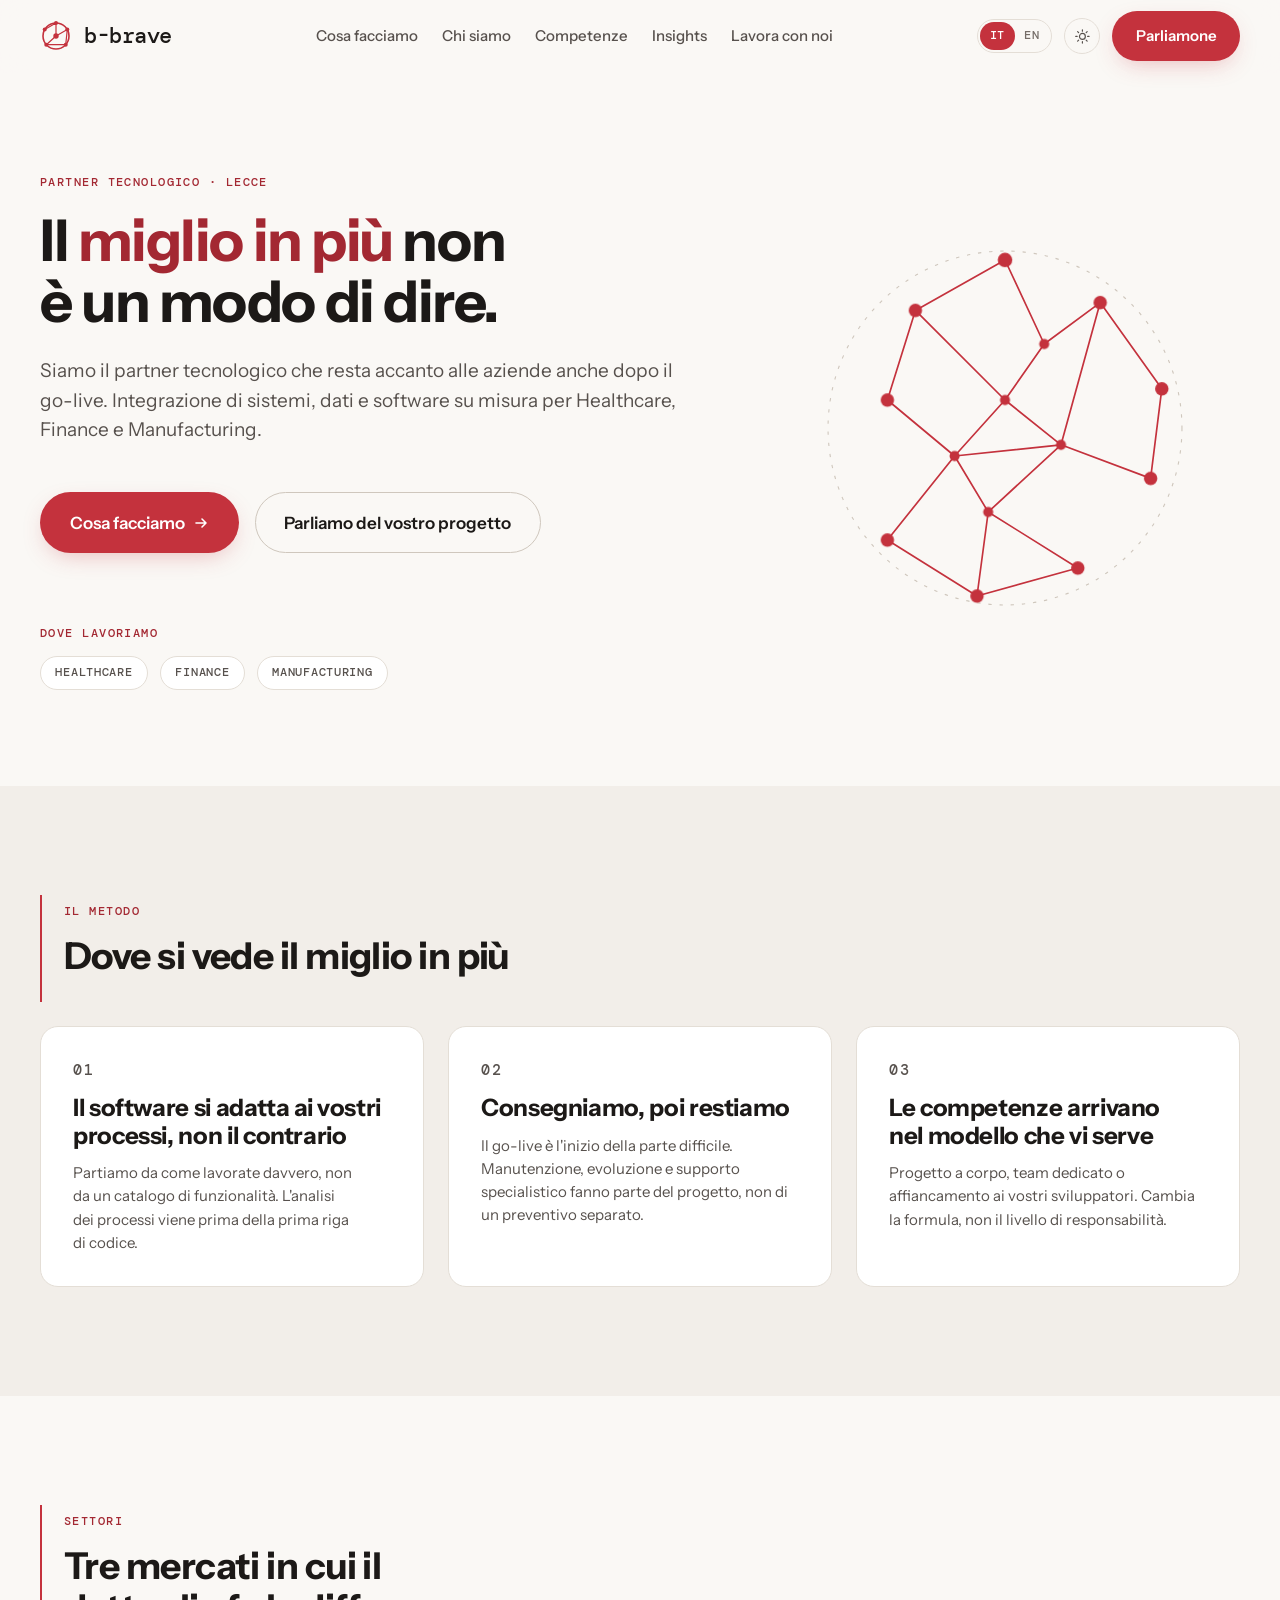
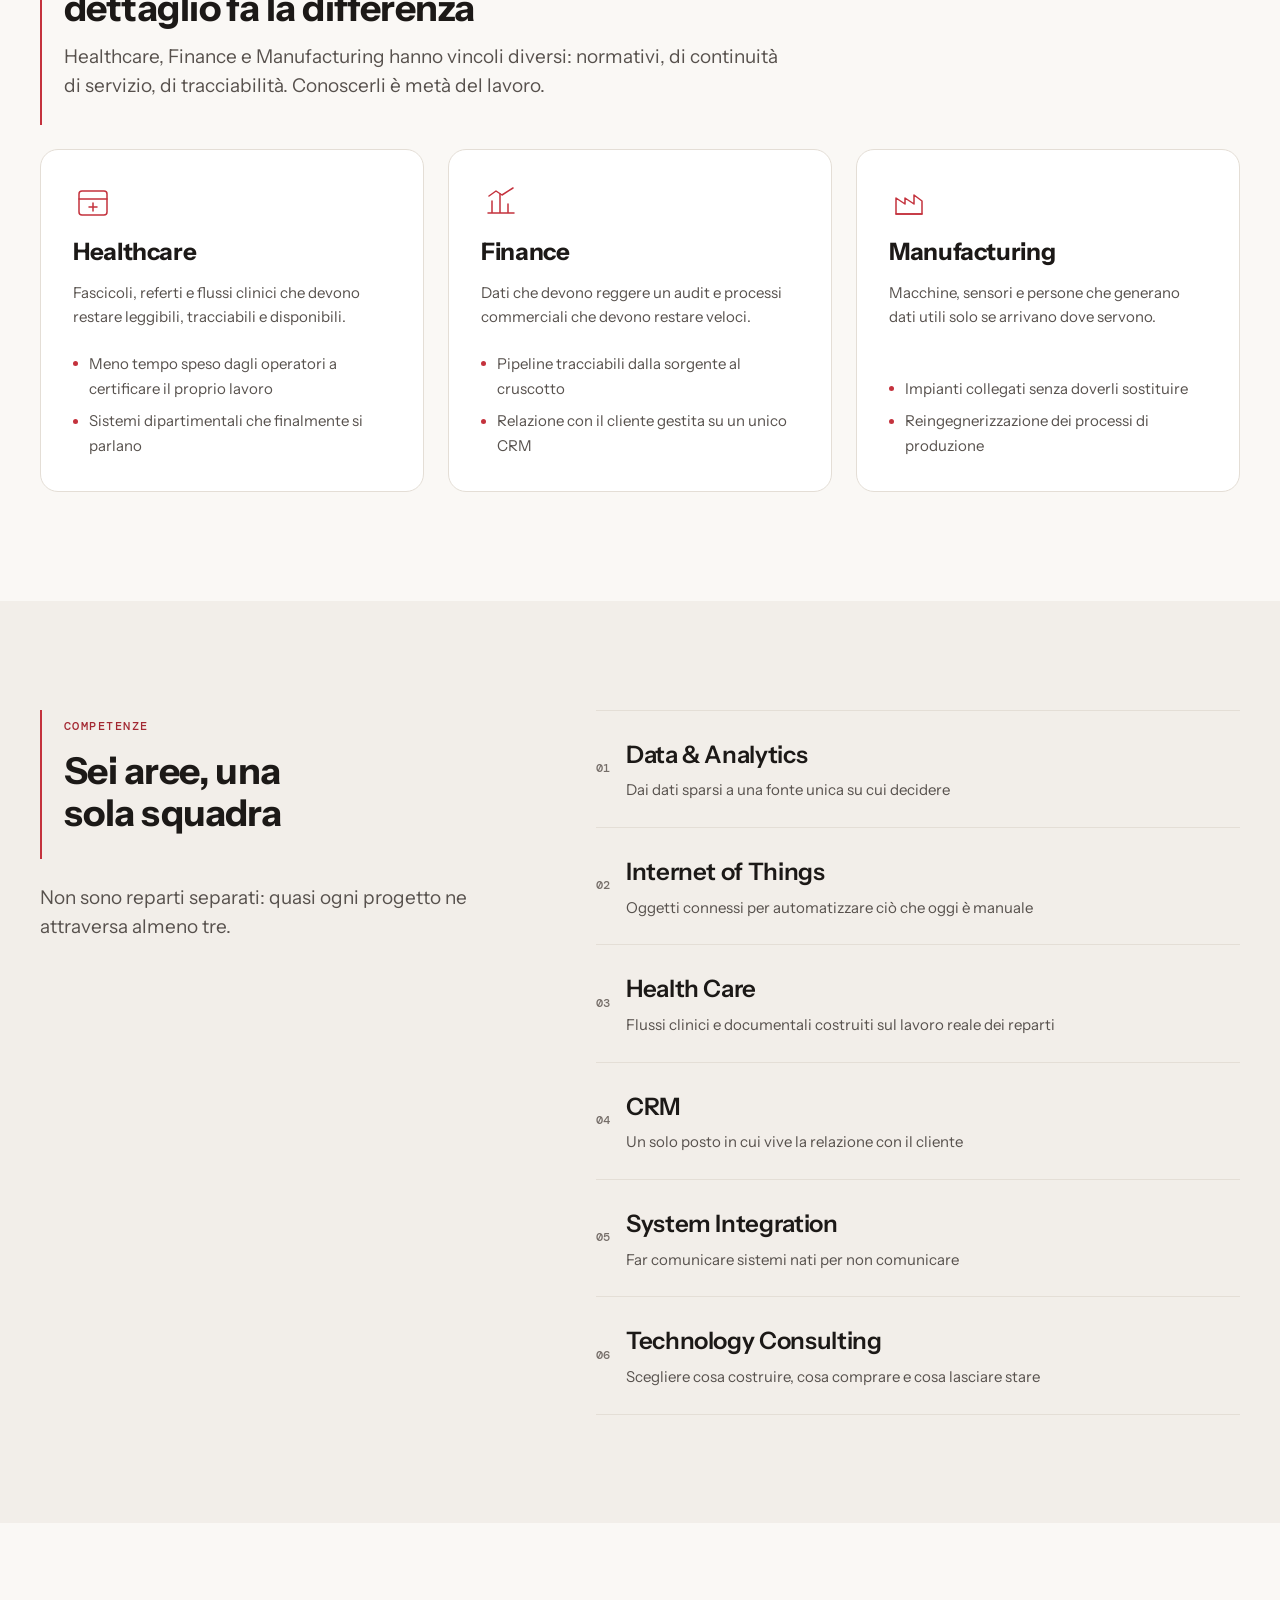
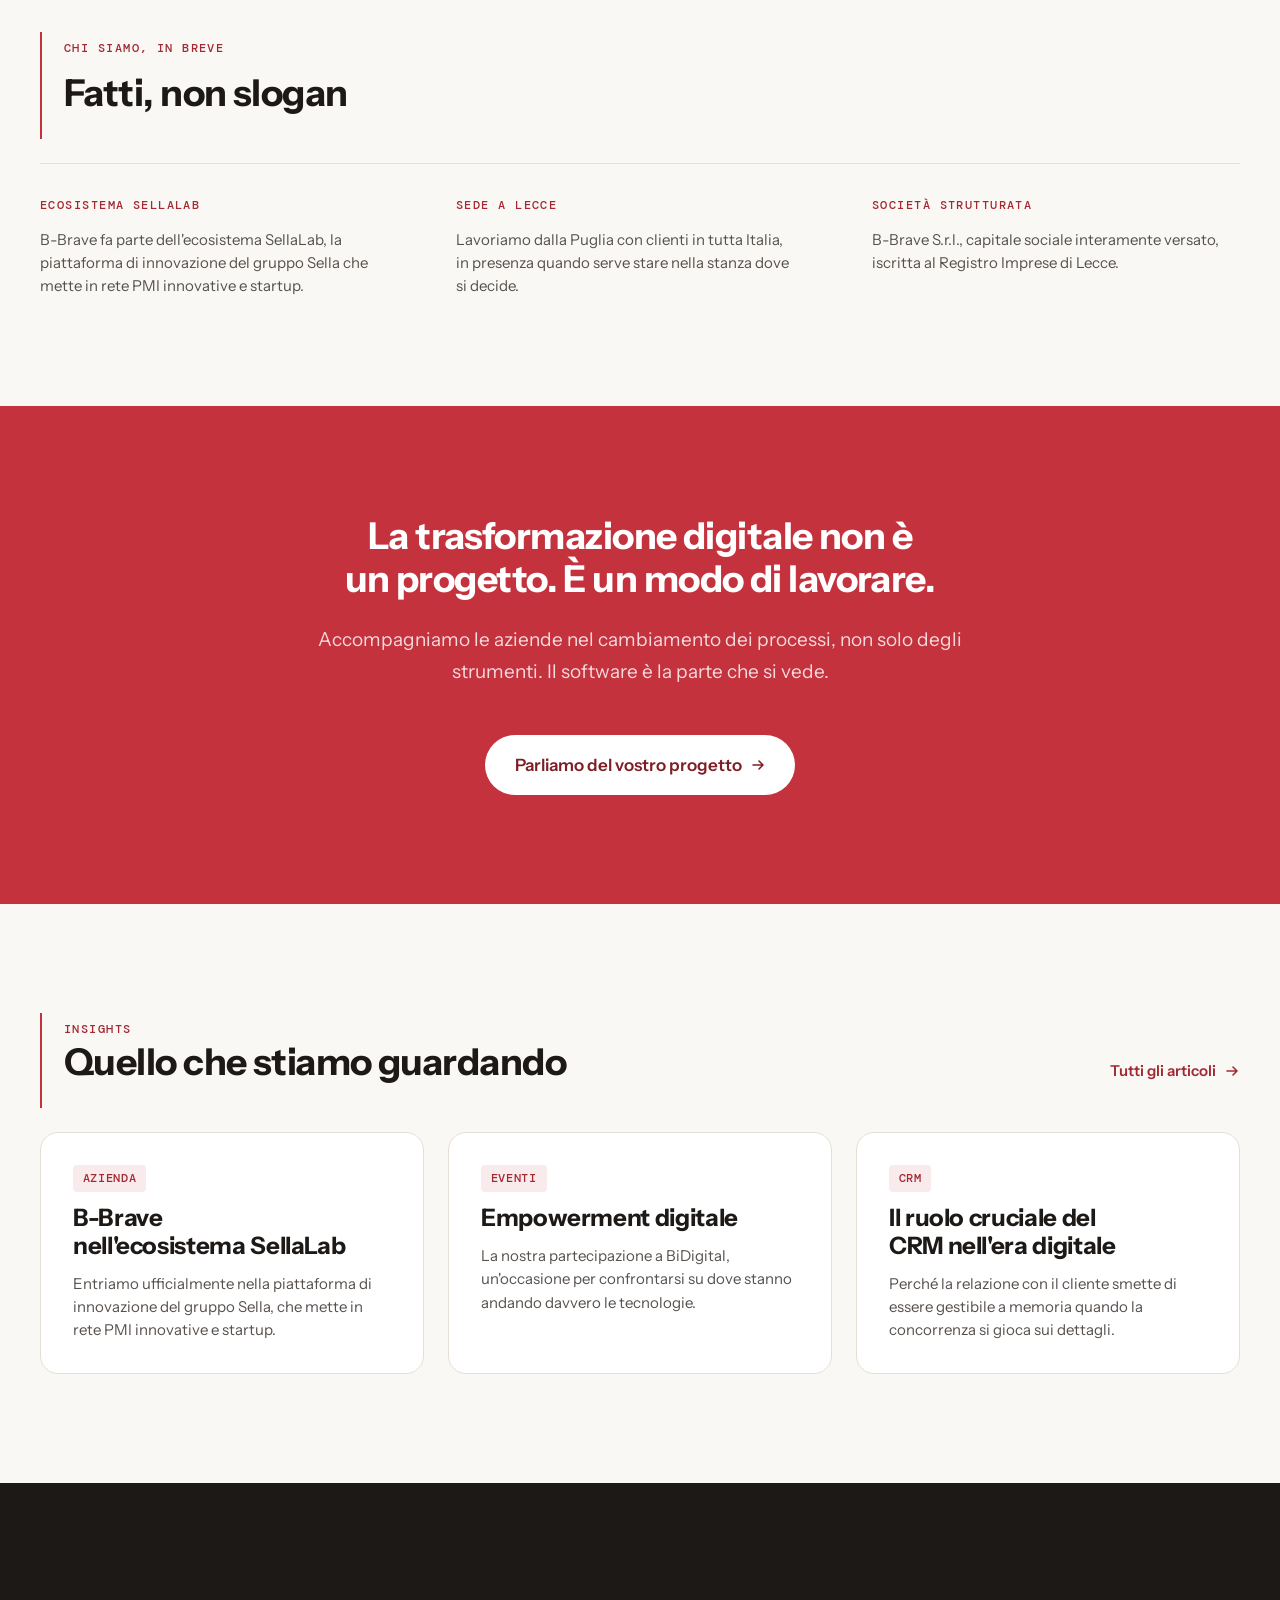
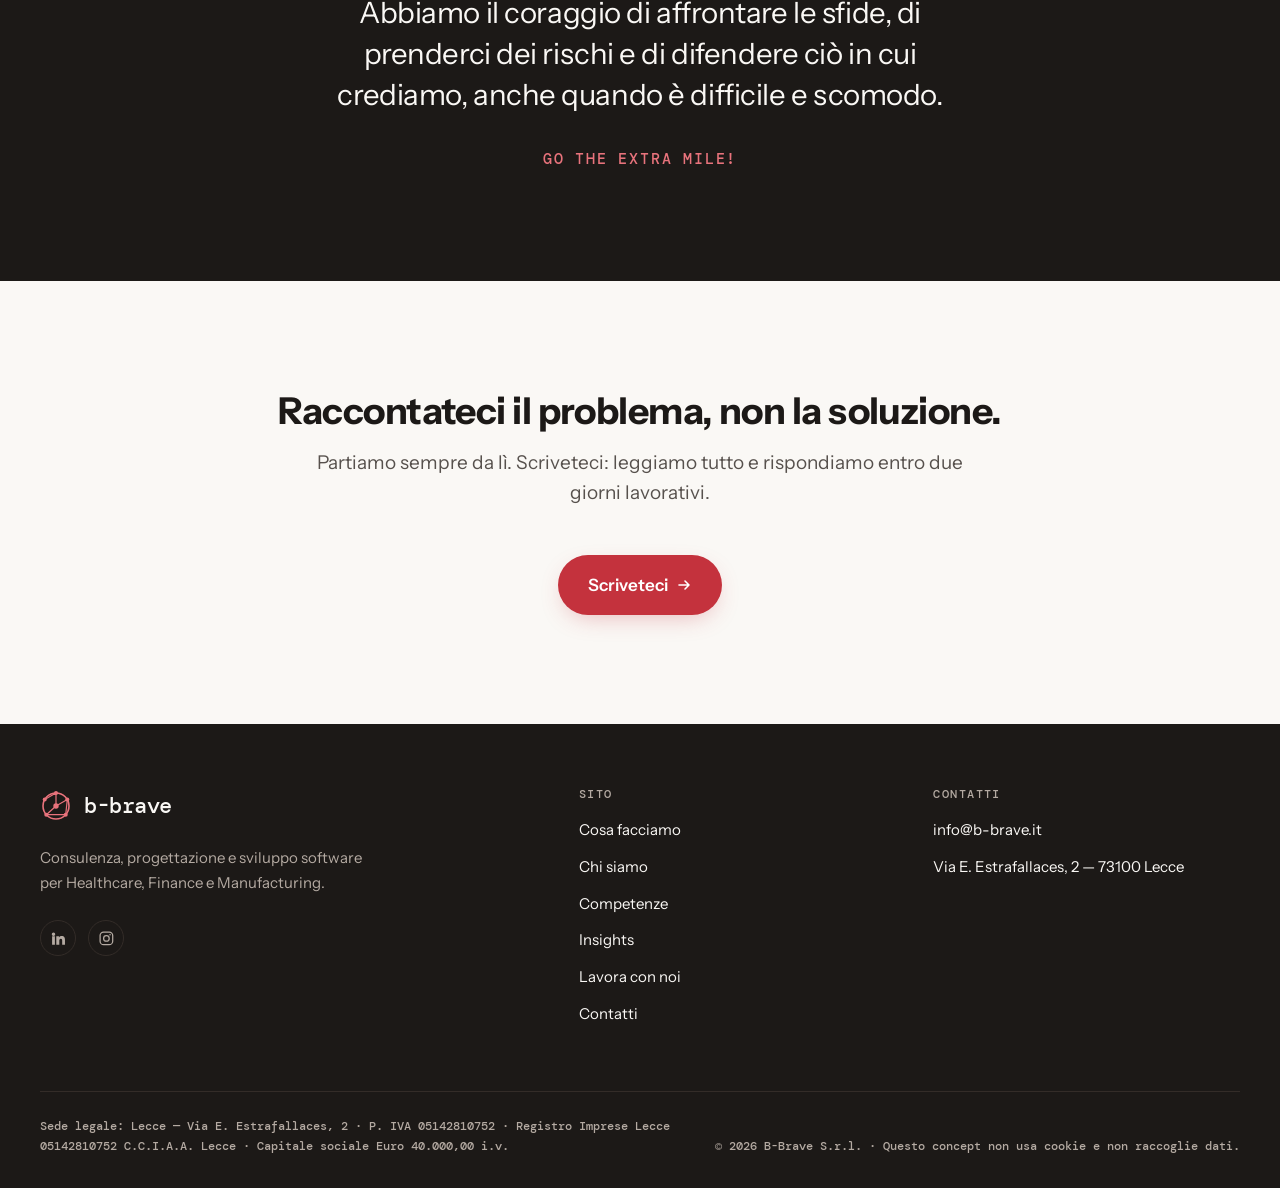
==== commit 49419618: "refactor(nav): show the menu on phones instead of hiding it behind a button" ====
--- a/index.html
+++ b/index.html
@@ -3,6 +3,7 @@
 <head>
 <meta charset="utf-8">
 <meta name="viewport" content="width=device-width, initial-scale=1">
+<meta name="robots" content="noindex, nofollow">
 <title data-i18n="meta.home.title">B-Brave — Partner tecnologico per Healthcare, Finance e Manufacturing</title>
 <meta name="description" data-i18n-attr="content:meta.home.desc" content="B-Brave progetta, integra e mantiene software su misura per aziende dei settori Healthcare, Finance e Manufacturing. Sede a Lecce, progetti in tutta Italia.">
 <meta property="og:type" content="website">
@@ -54,8 +55,8 @@
         <li><a href="./expertise.html" data-i18n="common.nav.expertise">Competenze</a></li>
         <li><a href="./insights.html" data-i18n="common.nav.insights">Insights</a></li>
         <li><a href="./careers.html" data-i18n="common.nav.careers">Lavora con noi</a></li>
+        <li class="nav-list__cta"><a class="btn btn--primary" href="./contacts.html" data-i18n="common.cta.talk">Parliamone</a></li>
       </ul>
-      <a class="btn btn--primary btn--panel" href="./contacts.html" data-i18n="common.cta.talk">Parliamone</a>
     </nav>
 
     <div class="header__tools">
@@ -76,14 +77,6 @@
 
       <a class="btn btn--primary header__cta" href="./contacts.html" data-i18n="common.cta.talk">Parliamone</a>
 
-      <button class="nav-toggle" type="button" id="nav-toggle" aria-expanded="false" aria-controls="site-nav" data-i18n-attr="aria-label:a11y.menu">
-        <svg class="icon-open" viewBox="0 0 24 24" fill="none" stroke="currentColor" stroke-width="1.8" stroke-linecap="round" aria-hidden="true">
-          <path d="M4 7h16M4 12h16M4 17h16"/>
-        </svg>
-        <svg class="icon-close" viewBox="0 0 24 24" fill="none" stroke="currentColor" stroke-width="1.8" stroke-linecap="round" aria-hidden="true">
-          <path d="M6 6l12 12M18 6L6 18"/>
-        </svg>
-      </button>
     </div>
   </div>
 </header>
--- a/assets/css/tokens.css
+++ b/assets/css/tokens.css
@@ -47,10 +47,10 @@
   --fs-base: clamp(1rem,      0.96rem + 0.18vw, 1.0625rem);
   --fs-md:   clamp(1.0625rem, 1.00rem + 0.30vw, 1.1875rem);
   --fs-lg:   clamp(1.25rem,   1.15rem + 0.45vw, 1.5rem);
-  --fs-xl:   clamp(1.5rem,    1.30rem + 0.90vw, 2rem);
-  --fs-2xl:  clamp(1.875rem,  1.50rem + 1.60vw, 2.75rem);
-  --fs-3xl:  clamp(2.25rem,   1.60rem + 2.80vw, 3.75rem);
-  --fs-hero: clamp(2.5rem,    1.50rem + 4.40vw, 4.5rem);
+  --fs-xl:   clamp(1.5rem,    1.37rem + 0.58vw, 1.875rem);
+  --fs-2xl:  clamp(1.875rem,  1.70rem + 0.77vw, 2.375rem);
+  --fs-3xl:  clamp(2.25rem,   1.99rem + 1.15vw, 3rem);
+  --fs-hero: clamp(2.5rem,    2.07rem + 1.92vw, 3.75rem);
 
   --lh-tight:   1.06;
   --lh-heading: 1.15;
--- a/assets/css/base.css
+++ b/assets/css/base.css
@@ -33,7 +33,11 @@
 html {
   -webkit-text-size-adjust: 100%;
   scroll-behavior: smooth;
-  scroll-padding-top: calc(var(--header-h) + var(--sp-5));
+  scroll-padding-top: var(--sp-5);
+}
+
+@media (min-width: 900px) {
+  html { scroll-padding-top: calc(var(--header-h) + var(--sp-5)); }
 }
 
 body,
--- a/assets/css/components.css
+++ b/assets/css/components.css
@@ -165,68 +165,57 @@
   :root:not([data-theme="light"]) .theme-toggle .icon-moon { display: block; }
 }
 
-/* --- 3. mobile panel ------------------------------------------------------ */
-
-.nav-toggle {
-  display: none;
-  place-items: center;
-  width: 2.5rem;
-  height: 2.5rem;
-  border: 1px solid var(--c-border);
-  border-radius: var(--r-sm);
-  cursor: pointer;
-}
-
-.nav-toggle svg { width: 1.25rem; height: 1.25rem; }
-.nav-toggle .icon-close { display: none; }
-.nav-toggle[aria-expanded="true"] .icon-open { display: none; }
-.nav-toggle[aria-expanded="true"] .icon-close { display: block; }
+/* --- 3. compact header ----------------------------------------------------
+   Below 900px the navigation does not hide behind a button: it moves onto its
+   own row under the logo and stays visible. Five links plus the call to
+   action fit on two rows, and nothing needs scripting to be reachable.
+   -------------------------------------------------------------------------- */
+
+@media (min-width: 900px) {
+  .nav-list__cta { display: none; }
+}
 
 @media (max-width: 899px) {
-  .nav-toggle { display: grid; }
+  /* two rows of chrome are too much to keep pinned on a phone */
+  .header {
+    position: static;
+    border-bottom-color: var(--c-border);
+  }
+
+  .header__inner {
+    flex-wrap: wrap;
+    gap: var(--sp-4);
+    min-height: 3.5rem;
+  }
 
   .header__nav {
-    position: fixed;
-    inset: var(--header-h) 0 0;
-    z-index: var(--z-panel);
-    display: none;
-    padding: var(--sp-6) var(--gutter) var(--sp-8);
-    background: var(--c-surface-1);
-    overflow-y: auto;
-  }
-
-  .header__nav.is-open { display: block; }
+    order: 3;
+    width: 100%;
+    margin-left: 0;
+    border-top: 1px solid var(--c-border);
+  }
 
   .nav-list {
-    flex-direction: column;
-    align-items: stretch;
-    gap: 0;
-  }
-
-  .nav-list li + li { border-top: 1px solid var(--c-border); }
+    flex-wrap: wrap;
+    gap: var(--sp-3) var(--sp-5);
+    padding-block: var(--sp-3);
+  }
 
   .nav-list a {
-    display: block;
-    padding-block: var(--sp-4);
-    font-size: var(--fs-lg);
-    font-weight: 600;
+    padding-block: var(--sp-1);
     color: var(--c-text);
   }
 
-  .nav-list a::after { display: none; }
-
   .nav-list a[aria-current="page"] { color: var(--c-brand-text); }
 
-  .header__nav .btn {
-    margin-top: var(--sp-6);
-    width: 100%;
-  }
+  .nav-list__cta a {
+    padding: 0.3rem 0.9rem;
+    font-size: var(--fs-xs);
+  }
+
+  .nav-list__cta a::after { display: none; }
 
   .header__tools .header__cta { display: none; }
-}
-
-@media (min-width: 900px) {
-  .header__nav .btn--panel { display: none; }
 }
 
 /* --- 4. buttons ----------------------------------------------------------- */
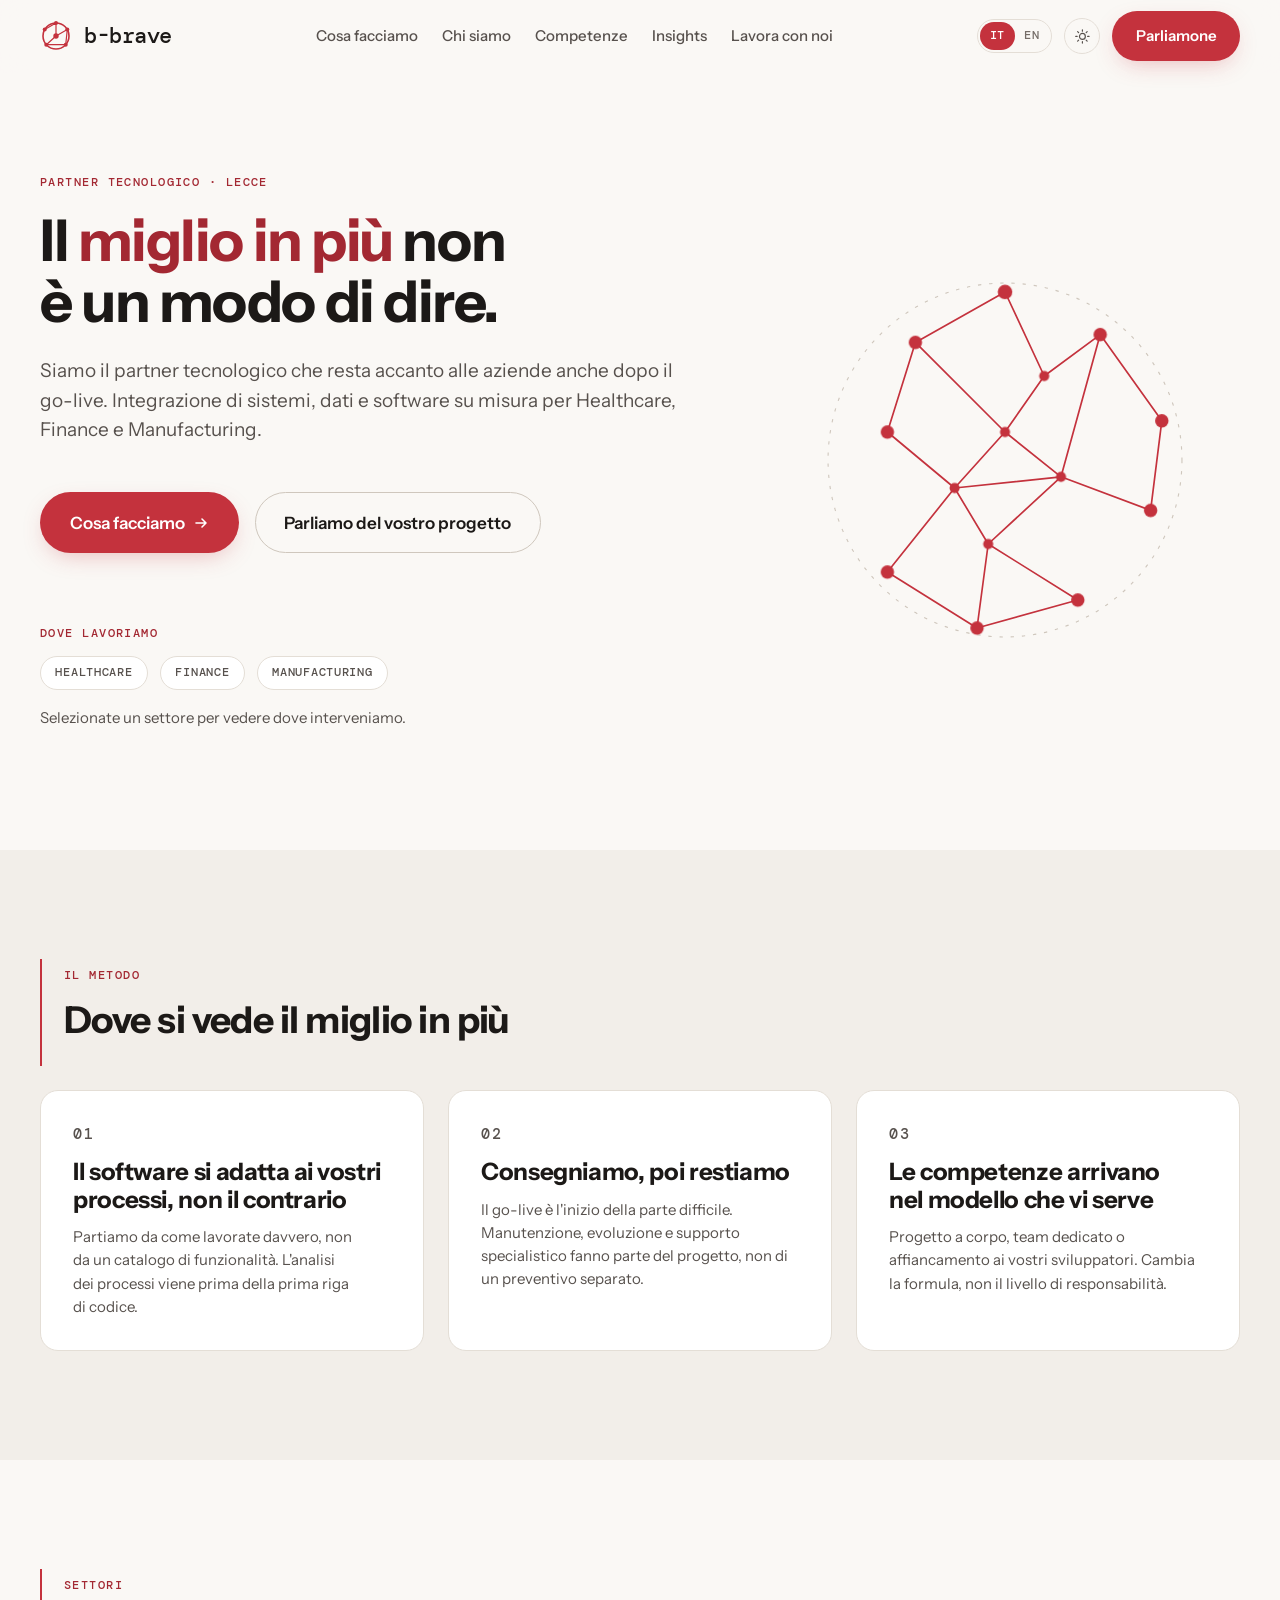
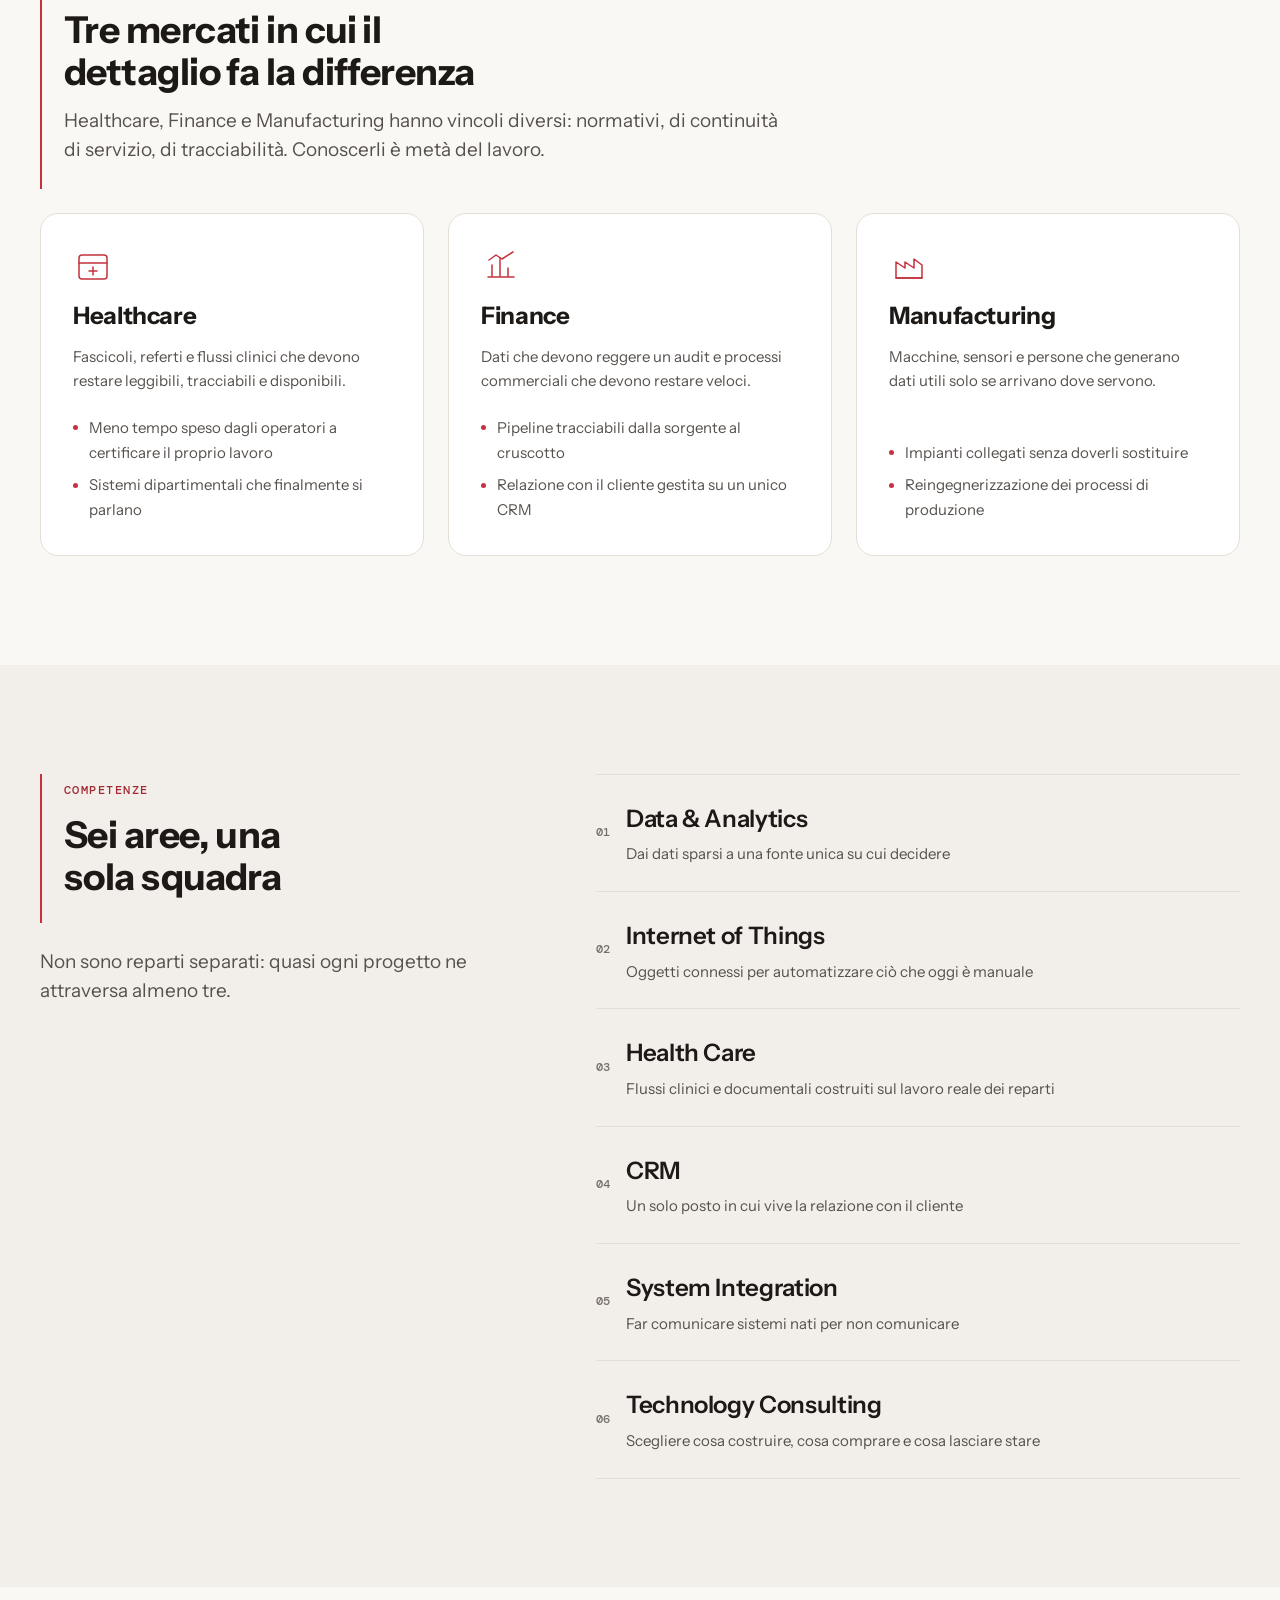
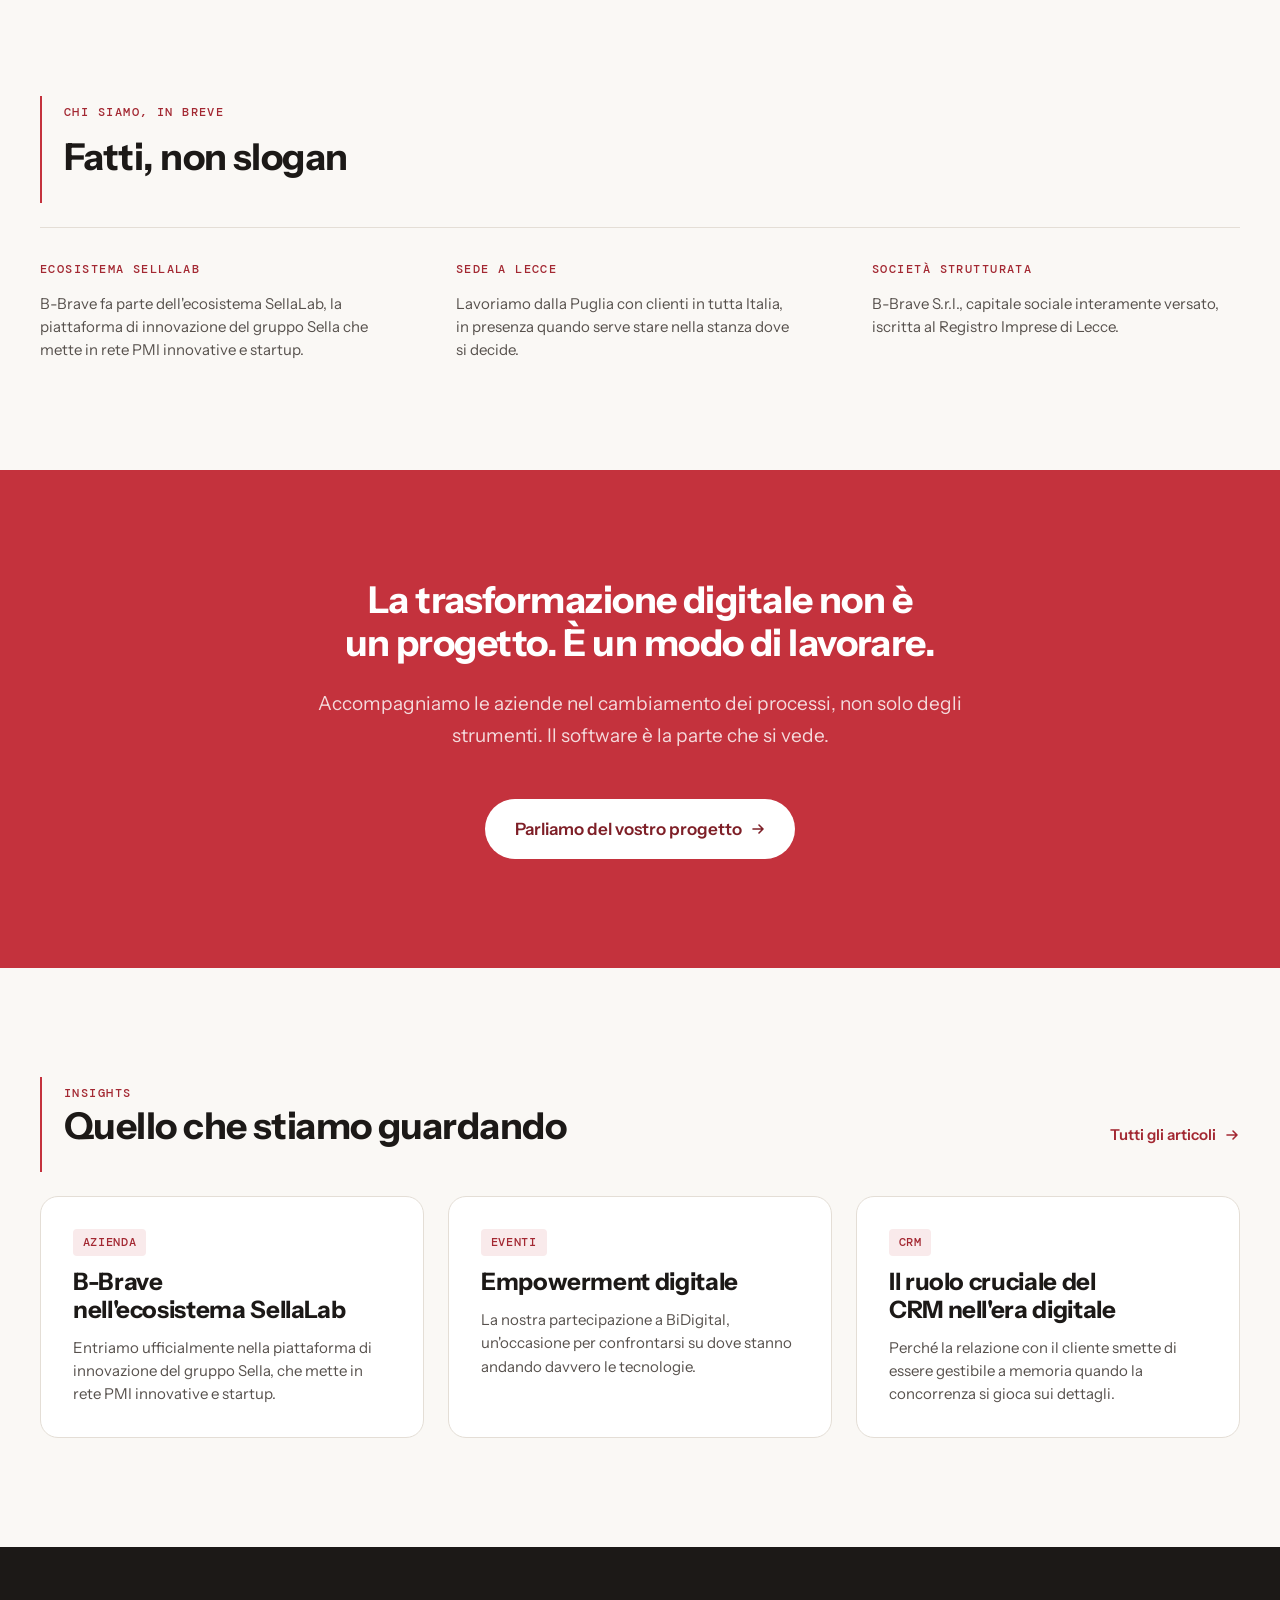
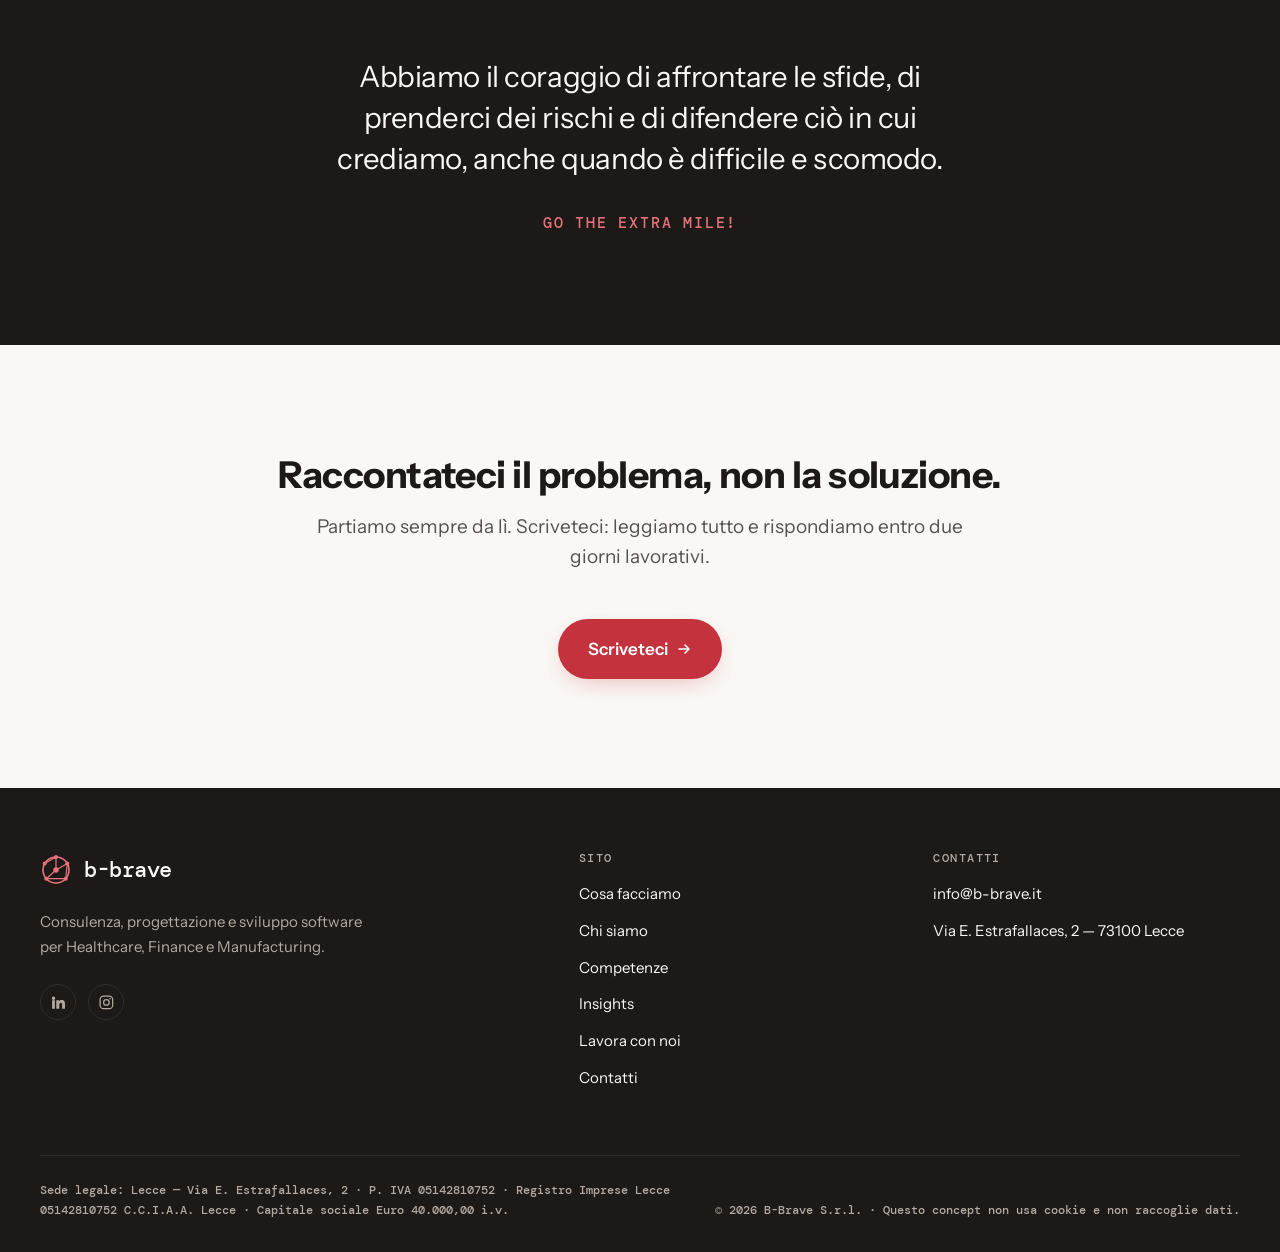
==== commit 9bc469e6: "feat(home): give the sector chips something to say when you pick one" ====
--- a/index.html
+++ b/index.html
@@ -102,10 +102,11 @@
         <div class="hero__sectors">
           <p class="label" data-i18n="home.hero.sectorsLabel">Dove lavoriamo</p>
           <div class="chip-row" id="sector-chips">
-            <button class="chip" type="button" data-sector="health" data-i18n="common.sector.health">Healthcare</button>
-            <button class="chip" type="button" data-sector="finance" data-i18n="common.sector.finance">Finance</button>
-            <button class="chip" type="button" data-sector="manufacturing" data-i18n="common.sector.manufacturing">Manufacturing</button>
+            <button class="chip" type="button" aria-pressed="false" data-sector="health" data-desc="home.hero.sector.health" data-i18n="common.sector.health">Healthcare</button>
+            <button class="chip" type="button" aria-pressed="false" data-sector="finance" data-desc="home.hero.sector.finance" data-i18n="common.sector.finance">Finance</button>
+            <button class="chip" type="button" aria-pressed="false" data-sector="manufacturing" data-desc="home.hero.sector.manufacturing" data-i18n="common.sector.manufacturing">Manufacturing</button>
           </div>
+          <p class="hero__note" id="sector-note" aria-live="polite" data-i18n="home.hero.sectorDefault">Selezionate un settore per vedere dove interveniamo.</p>
         </div>
       </div>
 
--- a/assets/css/pages.css
+++ b/assets/css/pages.css
@@ -112,6 +112,16 @@
 .hero__sectors { margin-top: var(--sp-8); }
 .hero__sectors .label { margin-bottom: var(--sp-3); }
 
+/* reserved height, so selecting a sector does not shift the page */
+.hero__note {
+  margin-top: var(--sp-4);
+  max-width: 48ch;
+  min-height: 3.2em;
+  font-size: var(--fs-sm);
+  line-height: var(--lh-lead);
+  color: var(--c-text-muted);
+}
+
 /* the brand-derived network graph */
 
 .graph {
@@ -159,14 +169,12 @@
   50%      { r: 8.5; }
 }
 
-/* a highlighted sector dims the rest of the network */
-.graph[data-highlight] .graph__edges g,
-.graph[data-highlight] .graph__nodes g { opacity: 0.16; }
-
-.graph[data-highlight="health"] .g-health,
-.graph[data-highlight="finance"] .g-finance,
-.graph[data-highlight="manufacturing"] .g-manufacturing,
-.graph[data-highlight] .g-core { opacity: 1; }
+/* selecting a sector dims the other two clusters; the core always stays lit.
+   Written as "dim the others" rather than "dim everything, then restore",
+   so there are no two rules fighting over the same element. */
+.graph[data-highlight="health"] :is(.g-finance, .g-manufacturing),
+.graph[data-highlight="finance"] :is(.g-health, .g-manufacturing),
+.graph[data-highlight="manufacturing"] :is(.g-health, .g-finance) { opacity: 0.14; }
 
 @media (prefers-reduced-motion: reduce) {
   .js .graph__edges line { stroke-dashoffset: 0; animation: none; }
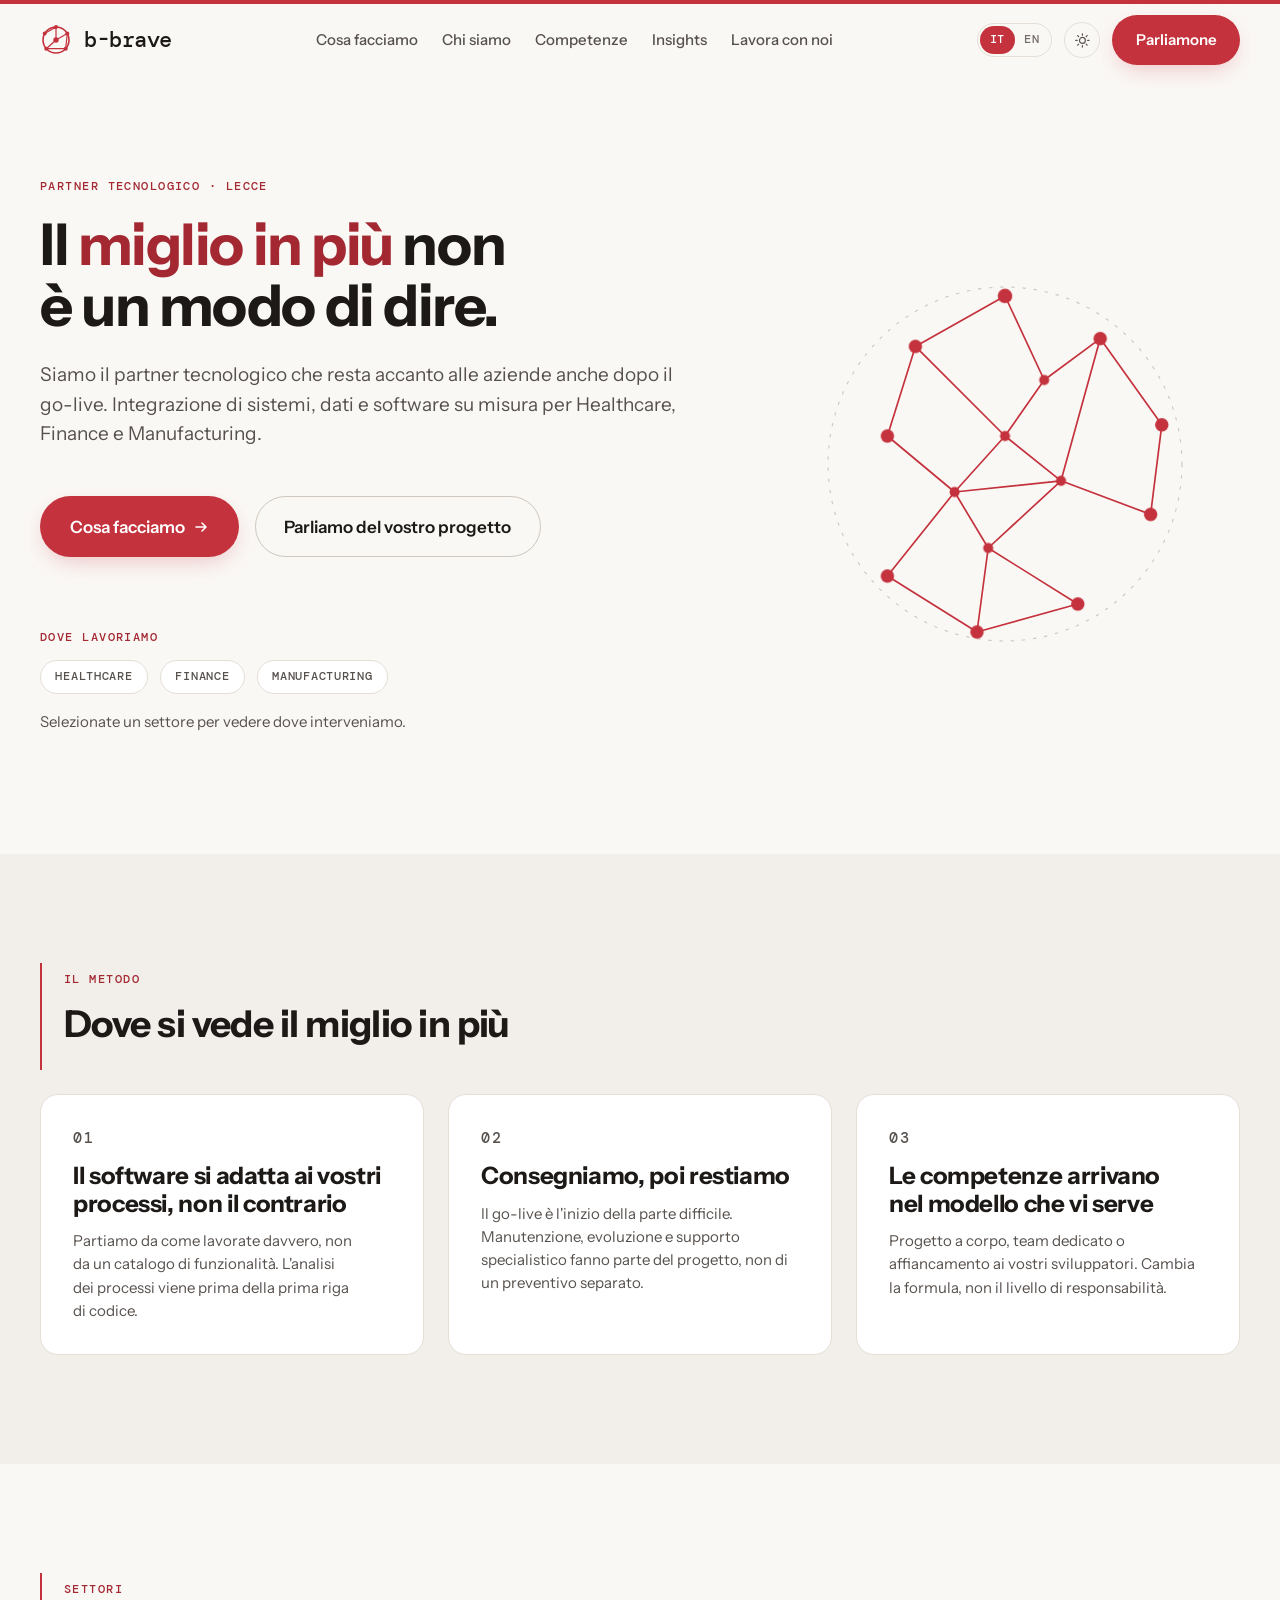
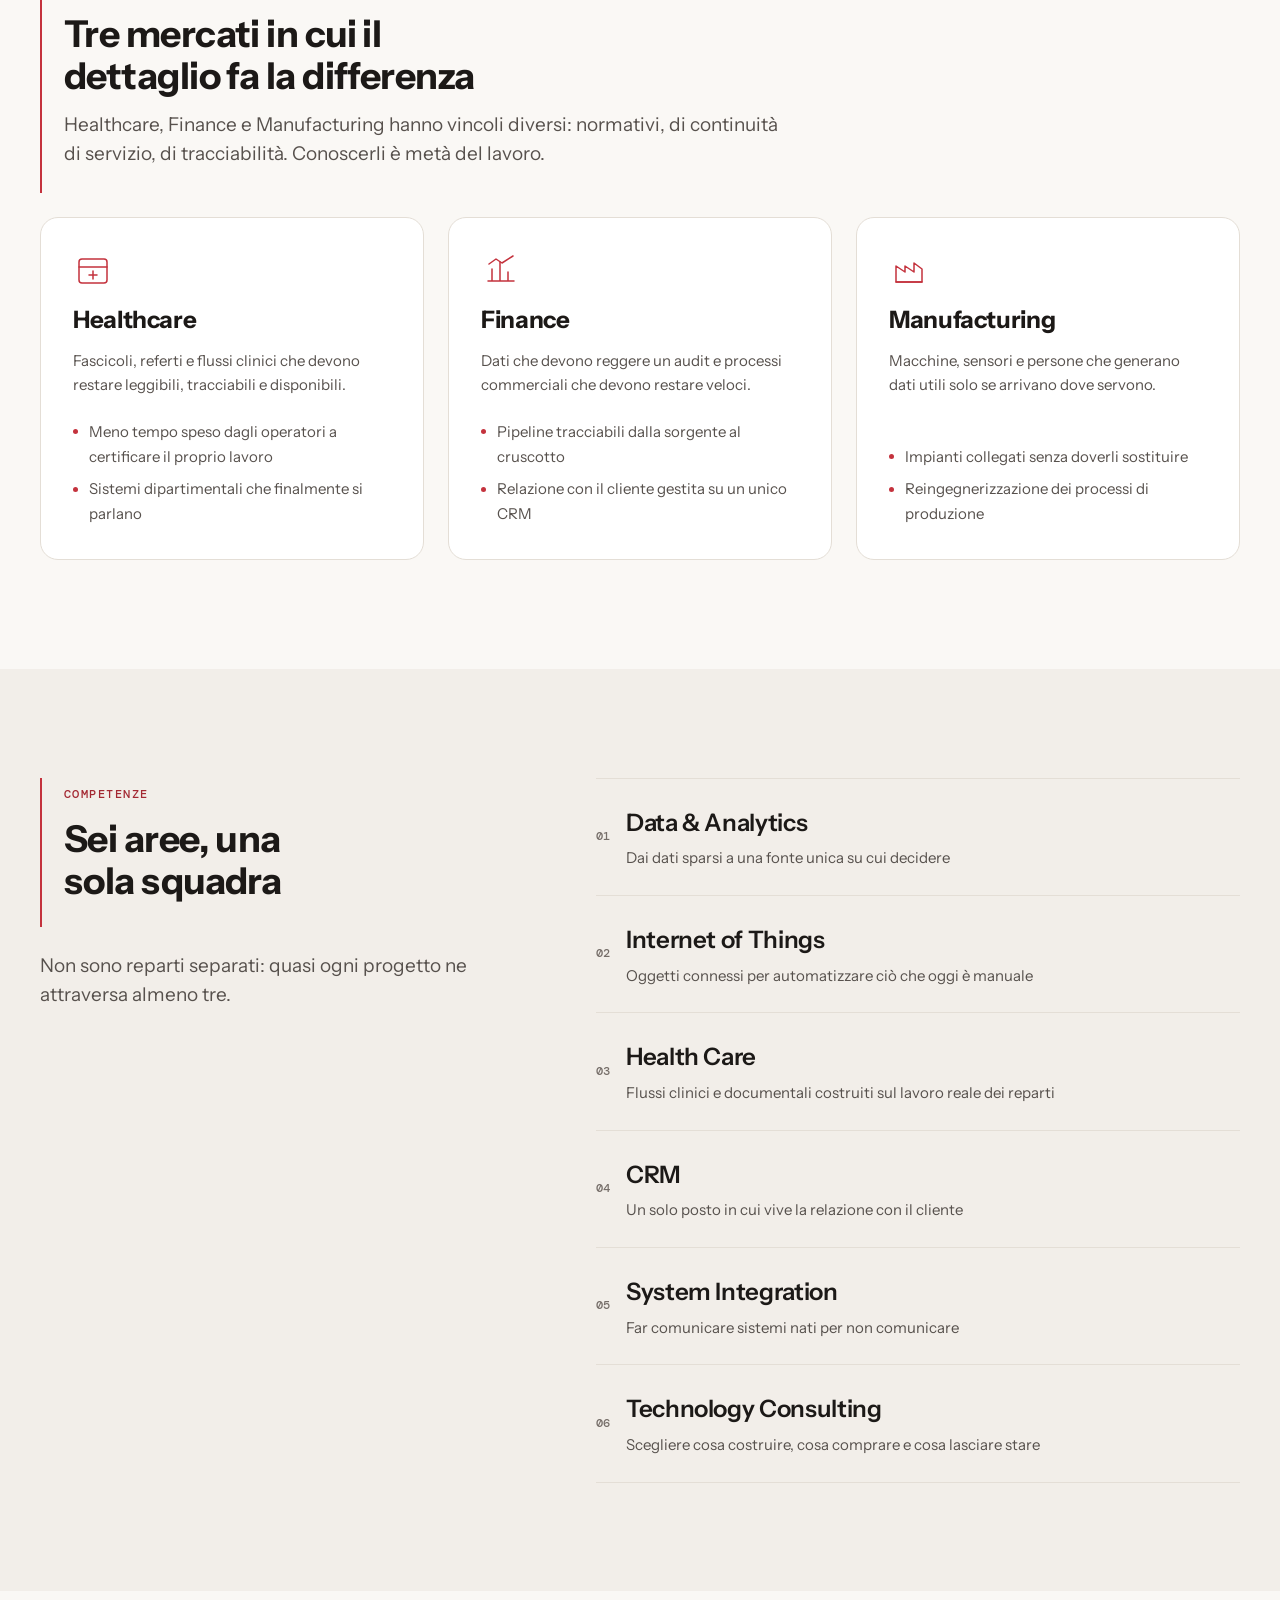
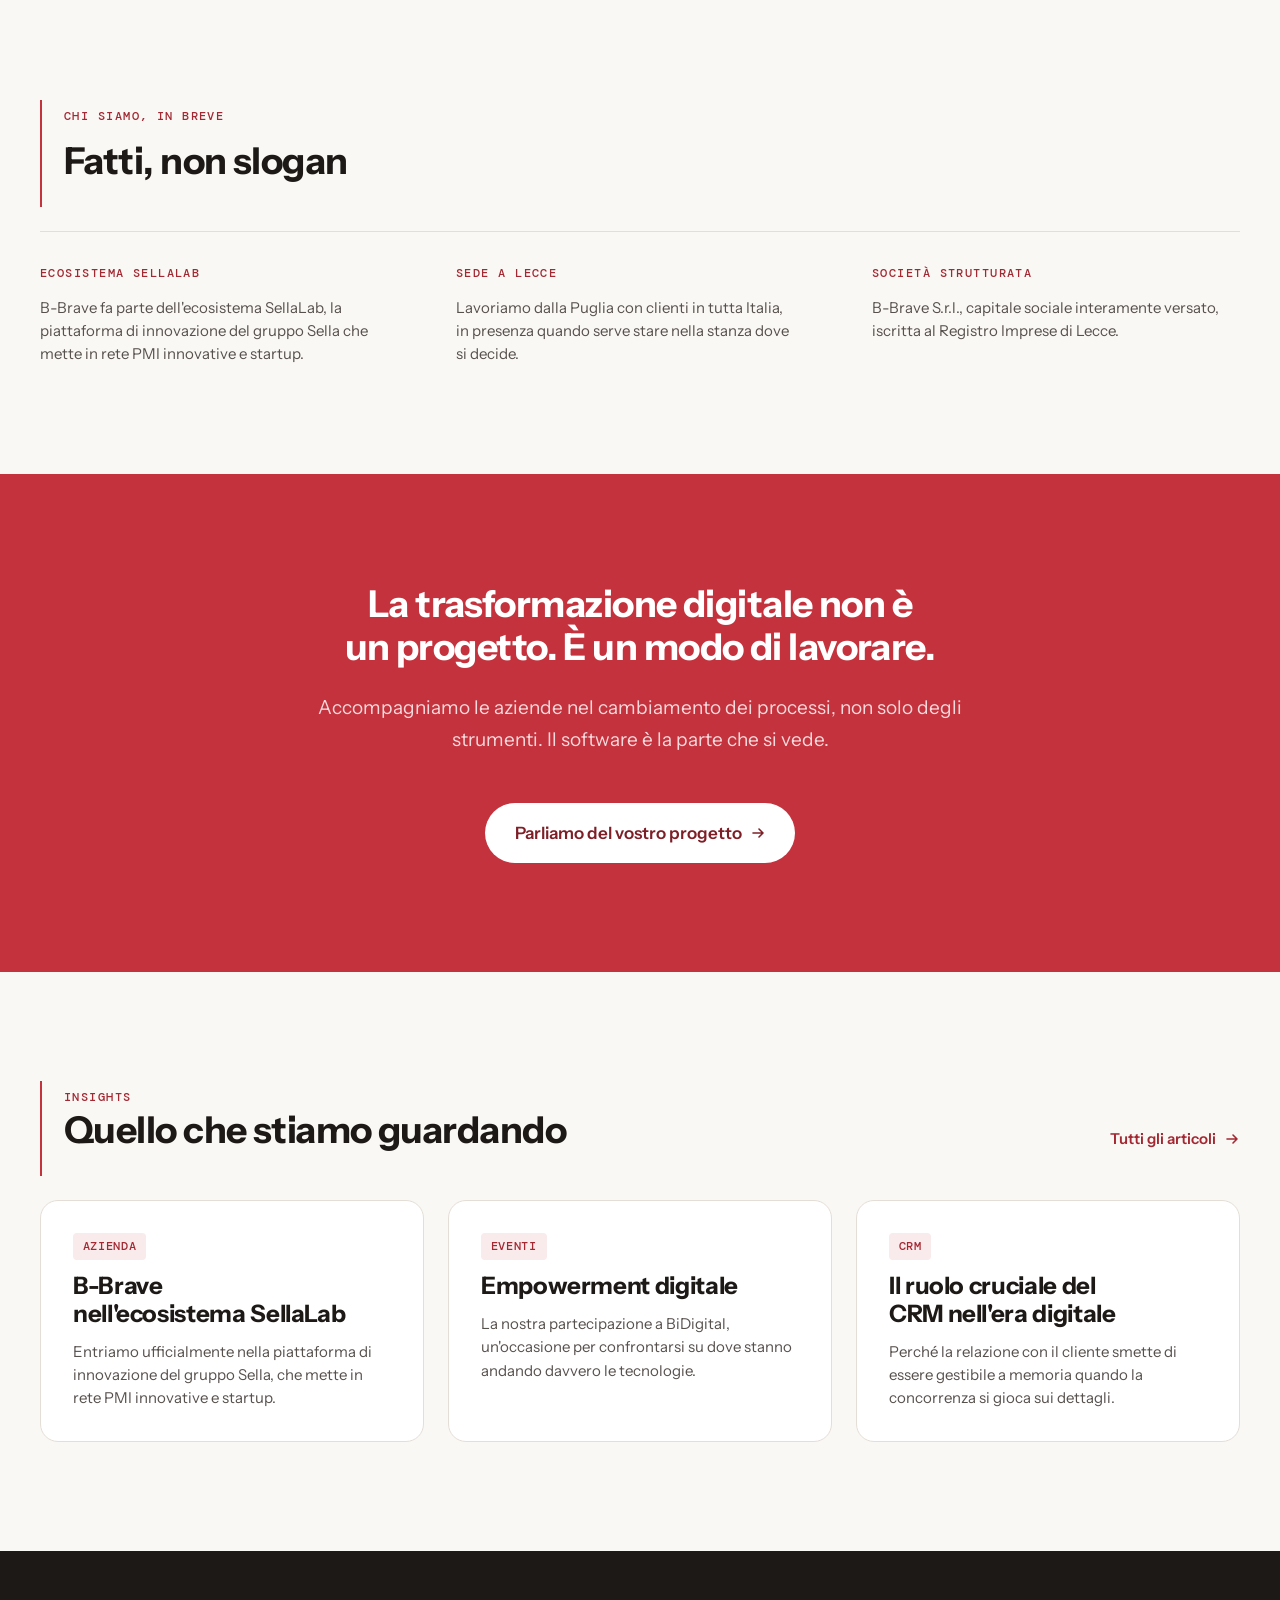
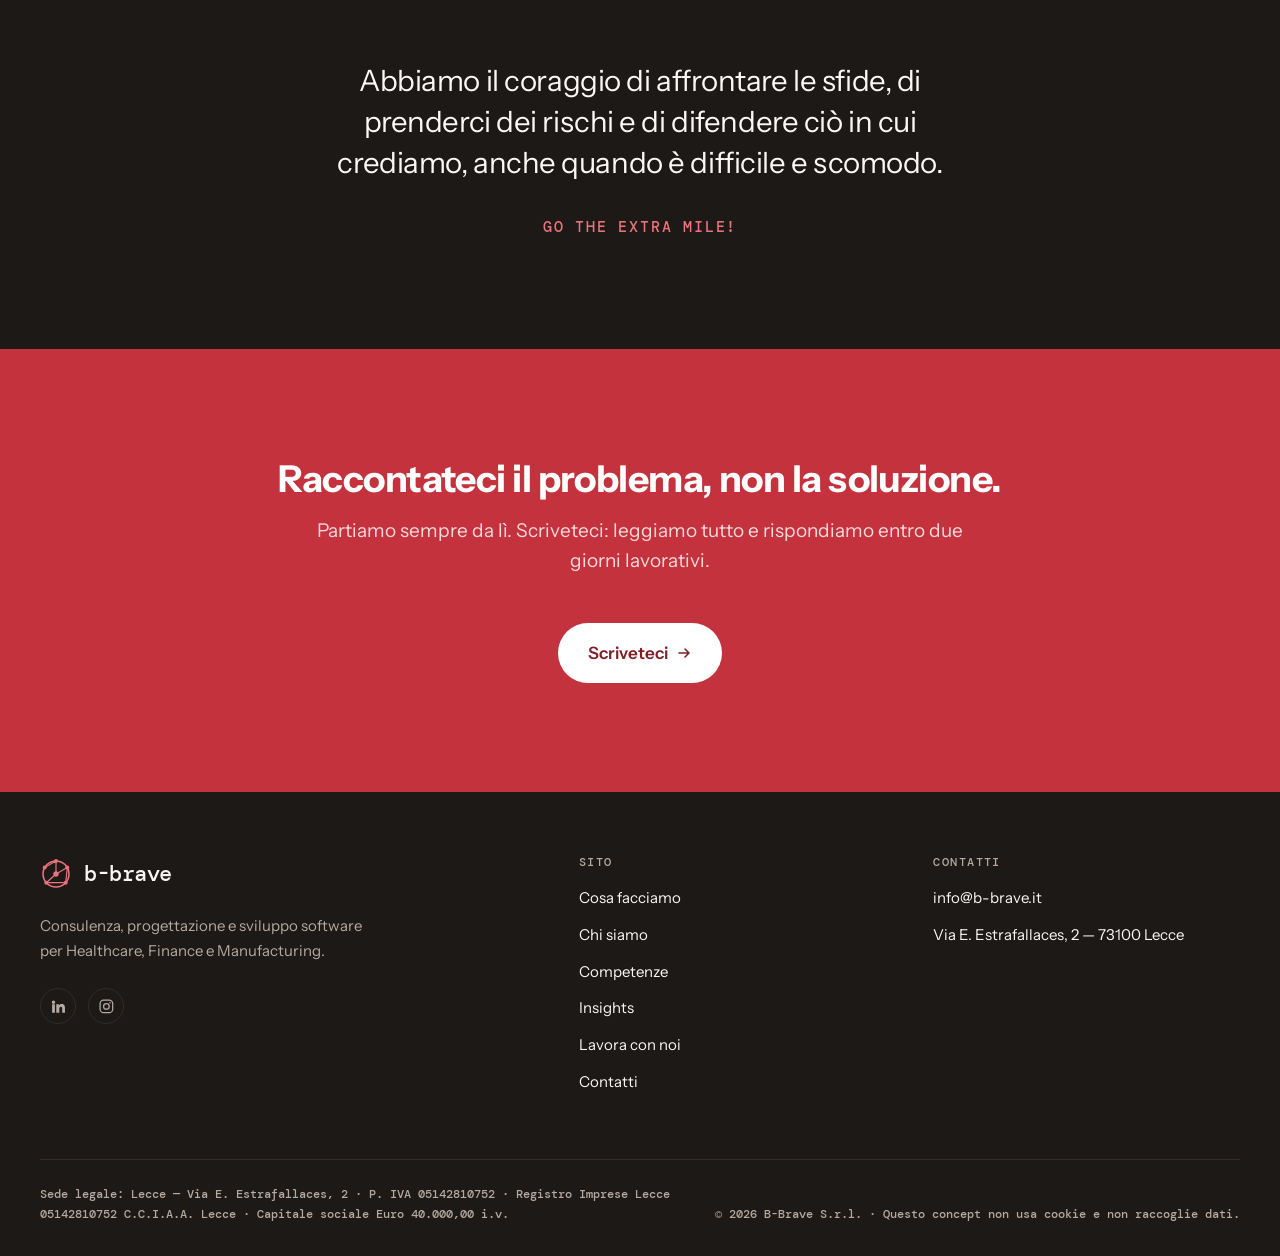
==== commit 6b5f3a4c: "style(brand): open with a red rule and close every page on red" ====
--- a/index.html
+++ b/index.html
@@ -373,11 +373,11 @@
   </section>
 
   <!-- closing cta ---------------------------------------------------------- -->
-  <section class="band closing">
+  <section class="band band--brand closing">
     <div class="container container--narrow">
       <h2 data-i18n="common.closing.title">Raccontateci il problema, non la soluzione.</h2>
       <p class="lead" data-i18n="common.closing.body">Partiamo sempre da lì. Scriveteci: leggiamo tutto e rispondiamo entro due giorni lavorativi.</p>
-      <a class="btn btn--primary btn--lg" href="./contacts.html">
+      <a class="btn btn--light btn--lg" href="./contacts.html">
         <span data-i18n="common.cta.write">Scriveteci</span>
         <svg class="btn__arrow" width="16" height="16" viewBox="0 0 16 16" fill="none" aria-hidden="true"><path d="M3 8h10M9 4l4 4-4 4" stroke="currentColor" stroke-width="1.6" stroke-linecap="round" stroke-linejoin="round"/></svg>
       </a>
--- a/assets/css/components.css
+++ b/assets/css/components.css
@@ -42,8 +42,9 @@
   top: 0;
   z-index: var(--z-header);
   background: var(--c-surface-1);
+  border-top: 4px solid var(--c-brand);
   border-bottom: 1px solid transparent;
-  transition: border-color var(--t-base), background-color var(--t-base);
+  transition: border-bottom-color var(--t-base), background-color var(--t-base);
 }
 
 @supports (backdrop-filter: blur(12px)) {
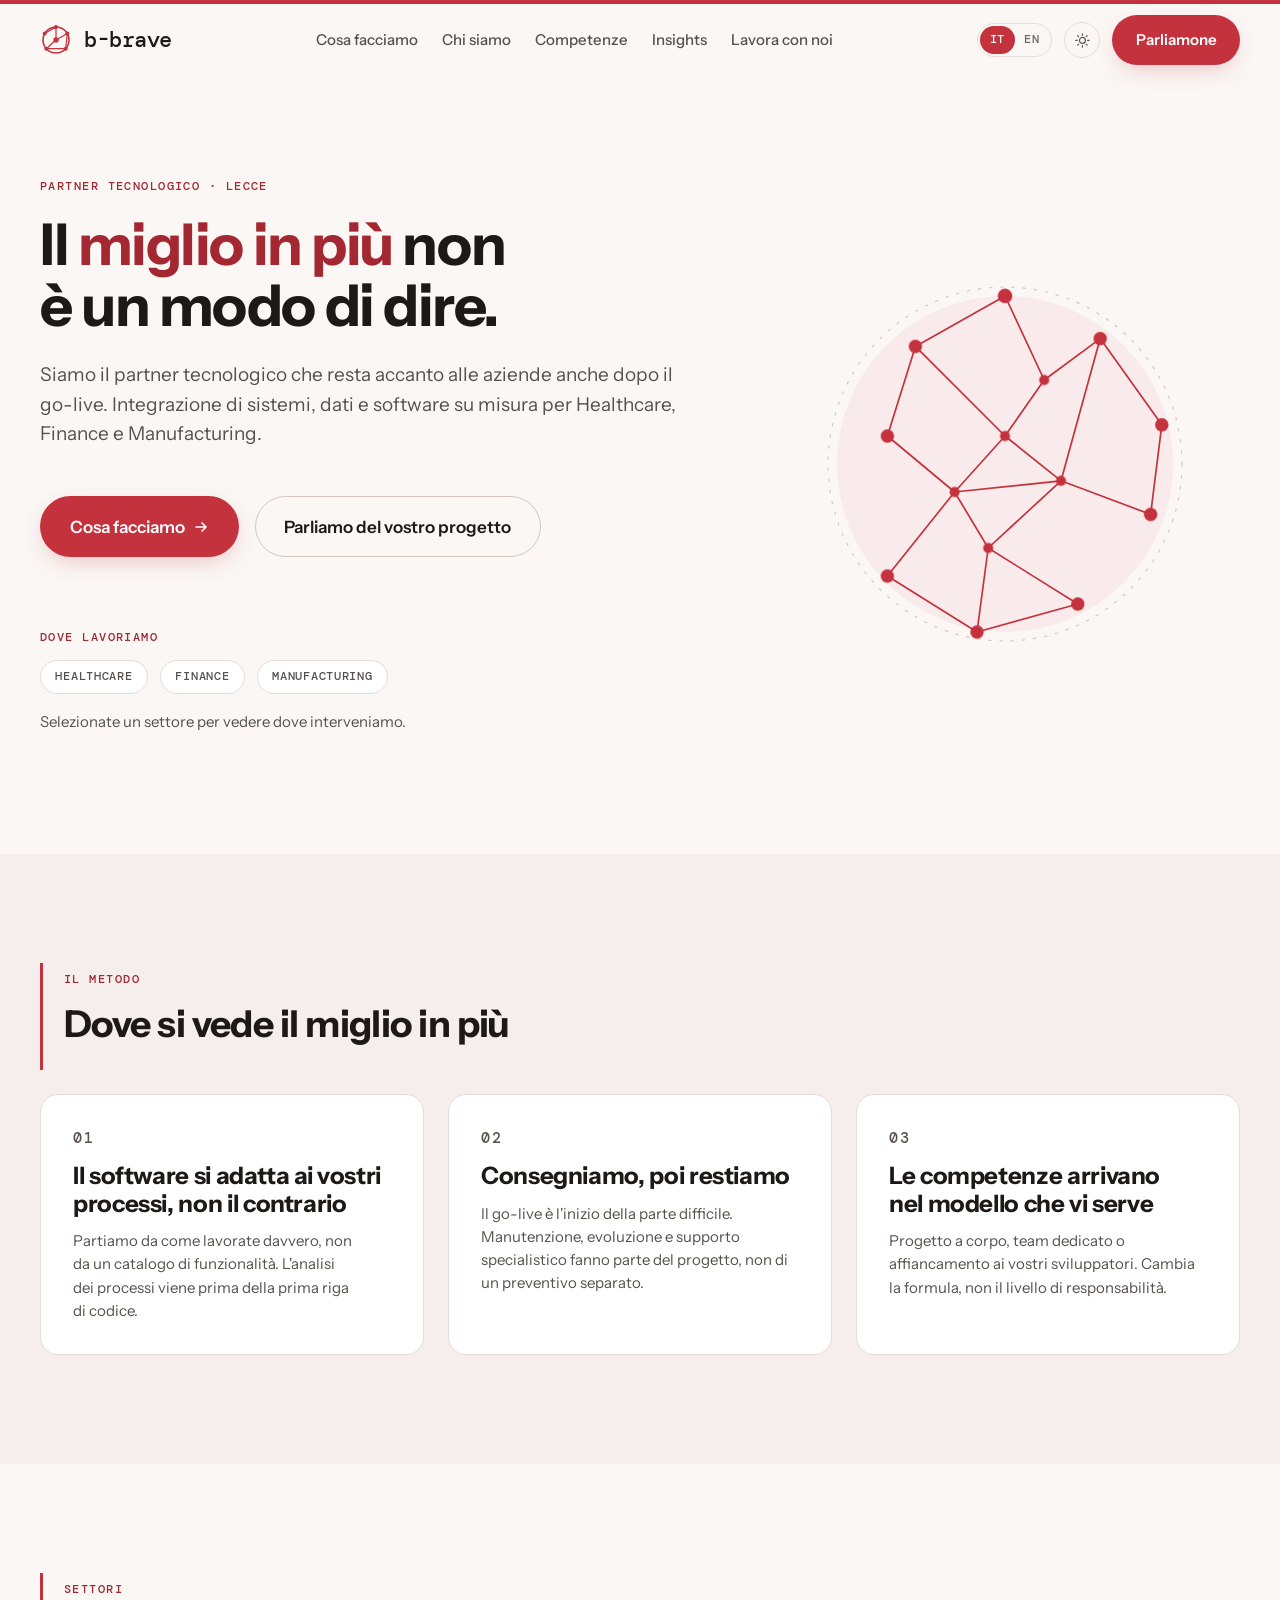
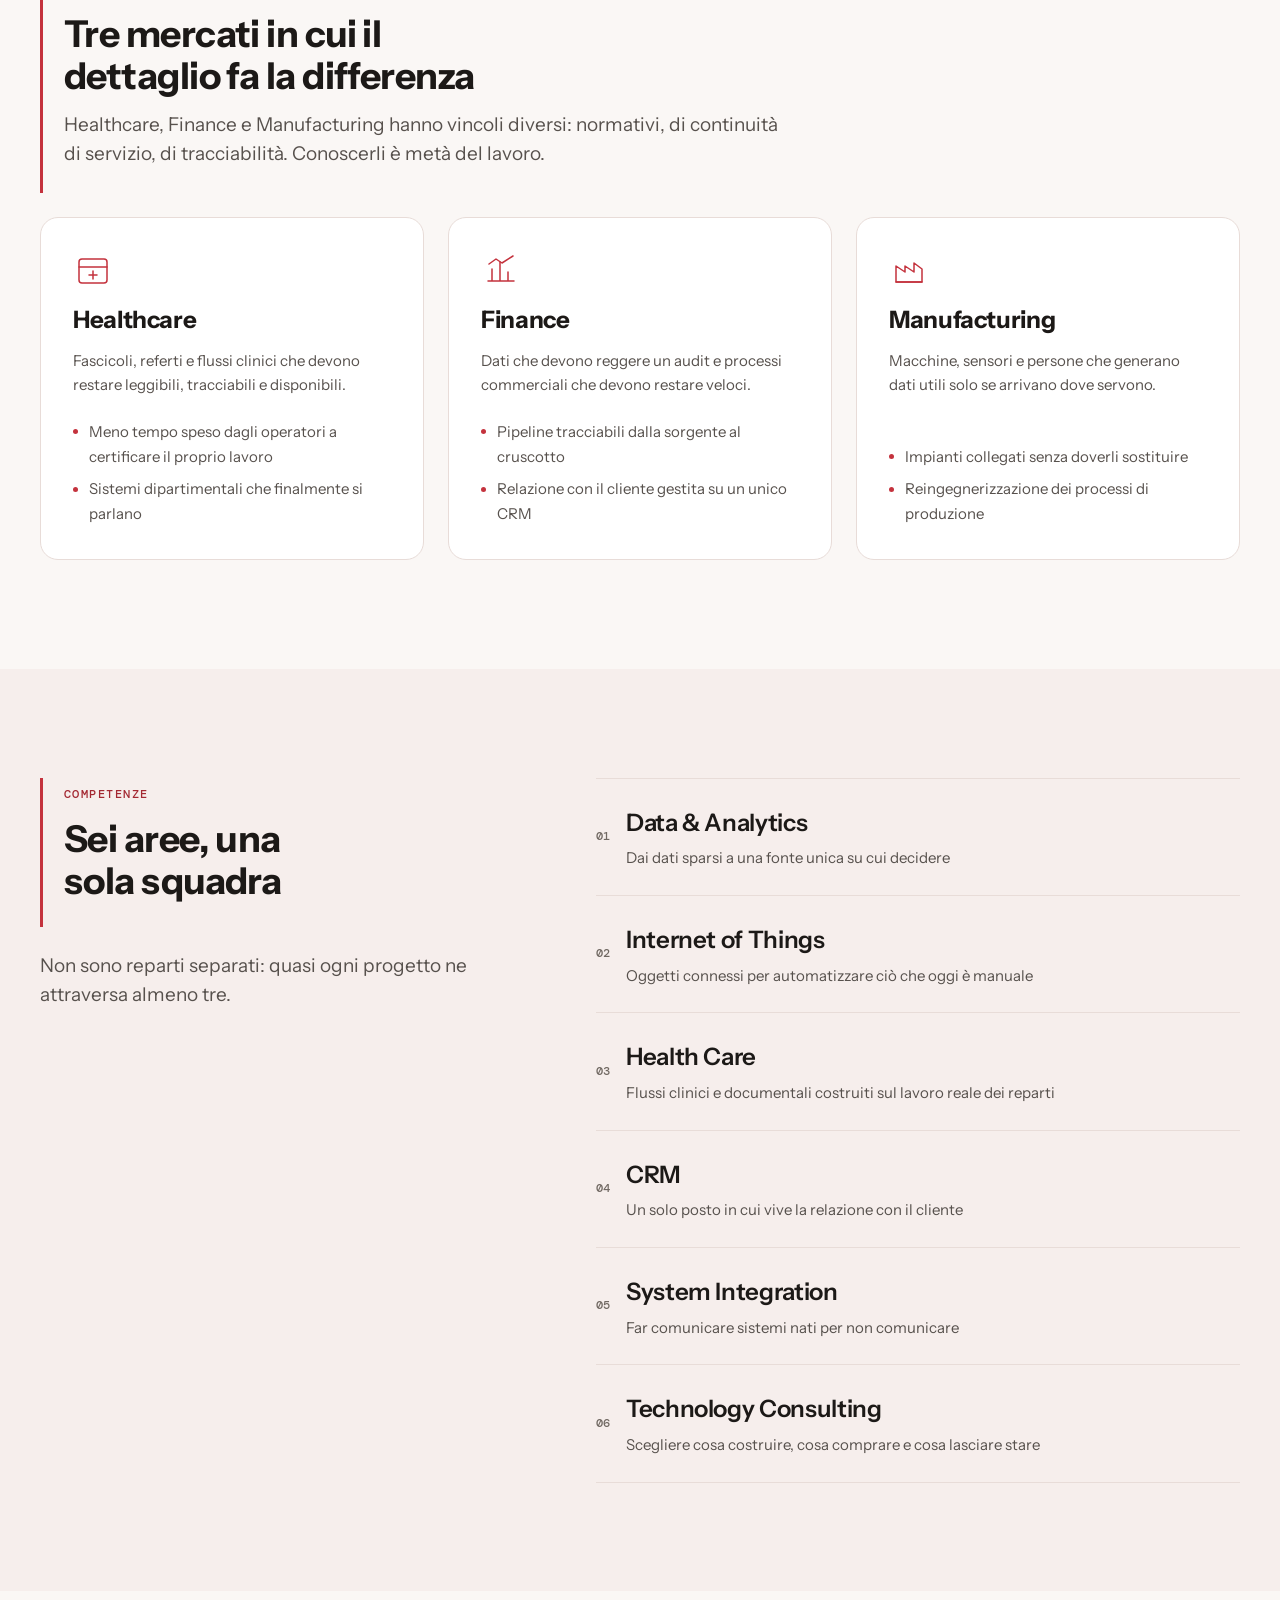
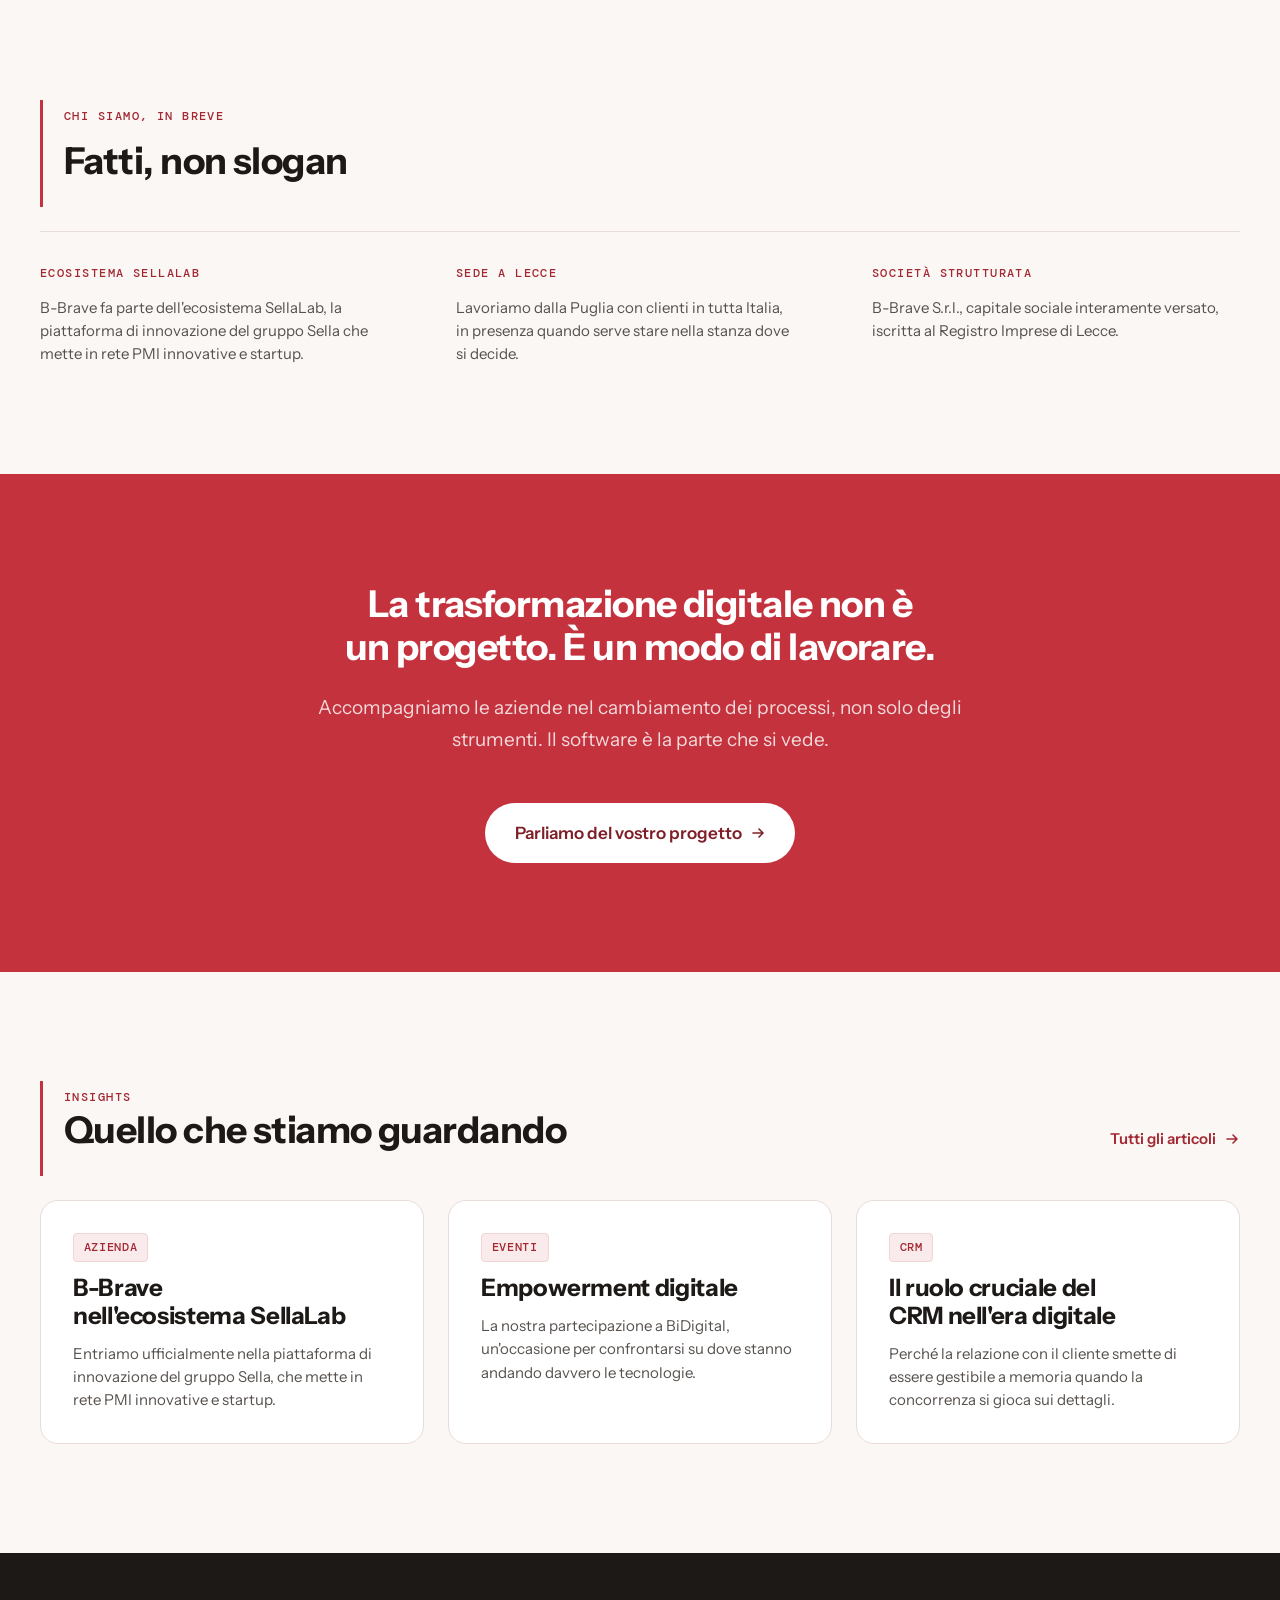
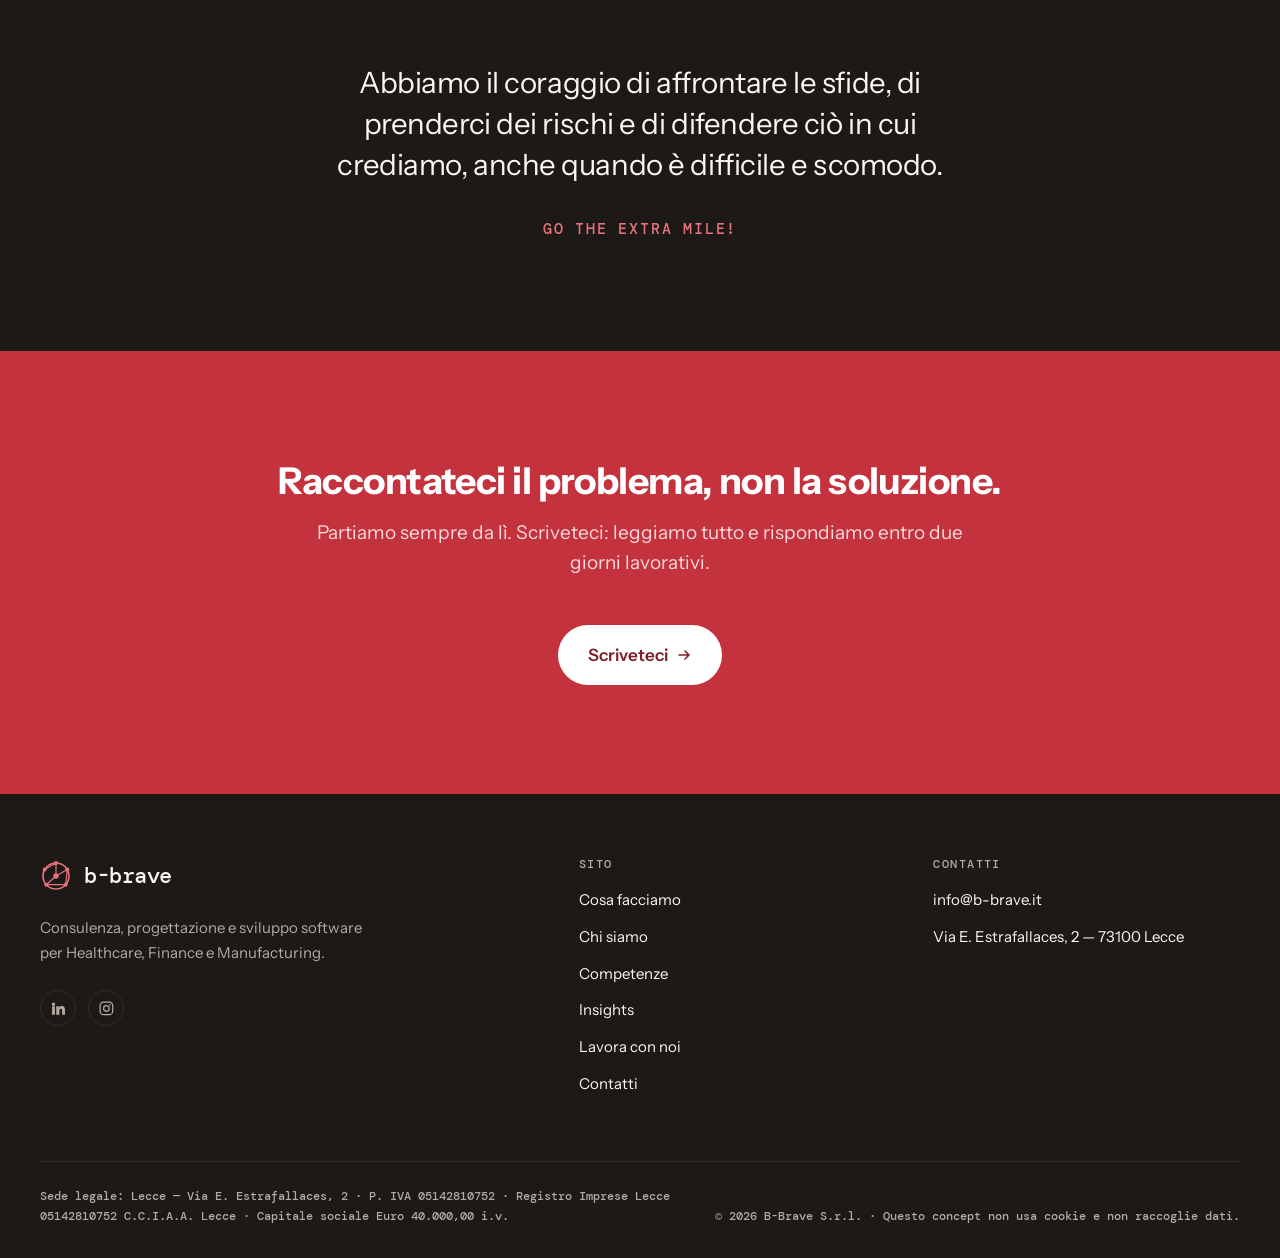
==== commit 1eeba68a: "style(brand): warm the neutrals towards the red and halo the hero graphic" ====
--- a/index.html
+++ b/index.html
@@ -112,6 +112,7 @@
 
       <div class="hero__visual">
         <svg class="graph" id="hero-graph" viewBox="0 0 400 400" role="img" data-i18n-attr="aria-label:a11y.graph">
+          <circle class="graph__halo" cx="200" cy="200" r="150"/>
           <circle class="graph__ring" cx="200" cy="200" r="158"/>
           <g class="graph__edges" fill="none" stroke="currentColor" stroke-linecap="round">
             <g class="g-core">
--- a/assets/css/tokens.css
+++ b/assets/css/tokens.css
@@ -12,16 +12,16 @@
   color-scheme: light dark;
 
   /* --- surfaces -------------------------------------------------------- */
-  --c-surface-1:   light-dark(#FAF8F5, #14110F); /* page */
+  --c-surface-1:   light-dark(#FAF7F5, #16100F); /* page */
   --c-surface-0:   light-dark(#FFFFFF, #1C1816); /* cards, raised */
-  --c-surface-2:   light-dark(#F2EEE9, #221D1A); /* alternating bands */
-  --c-surface-3:   light-dark(#E8E2DA, #2A2421); /* rare, deep sand */
+  --c-surface-2:   light-dark(#F6EEEC, #251B1A); /* alternating bands */
+  --c-surface-3:   light-dark(#EDE0DD, #2E2221); /* rare, deep sand */
   --c-surface-ink: light-dark(#1C1917, #221D1A); /* inverted band */
 
   /* --- text ------------------------------------------------------------ */
   --c-text:        light-dark(#1C1917, #F2EDE7);
   --c-text-muted:  light-dark(#57514D, #B4AAA2);
-  --c-text-subtle: light-dark(#756D68, #968C85);
+  --c-text-subtle: light-dark(#706862, #968C85);
   --c-text-invert: light-dark(#FAF8F5, #F2EDE7);
 
   /* --- brand ----------------------------------------------------------- */
@@ -33,8 +33,8 @@
   --c-brand-tint-2: light-dark(#F0D4D6, #3A1D20);
 
   /* --- lines and focus -------------------------------------------------- */
-  --c-border:        light-dark(#E4DED6, #2E2825);
-  --c-border-strong: light-dark(#CFC7BD, #3D3532);
+  --c-border:        light-dark(#E8DCD8, #322726);
+  --c-border-strong: light-dark(#D6C6C1, #403332);
   --c-focus:         light-dark(#7E1F27, #FFD9DC);
 
   /* --- type ------------------------------------------------------------ */
--- a/assets/css/base.css
+++ b/assets/css/base.css
@@ -232,7 +232,7 @@
   position: absolute;
   inset-block: 0 -24px;
   left: 0;
-  width: 2px;
+  width: 3px;
   background: var(--c-brand);
 }
 
--- a/assets/css/components.css
+++ b/assets/css/components.css
@@ -333,6 +333,7 @@
 .tag {
   display: inline-block;
   padding: 0.25rem 0.6rem;
+  border: 1px solid var(--c-brand-tint-2);
   border-radius: var(--r-xs);
   background: var(--c-brand-tint);
   font-family: var(--font-mono);
--- a/assets/css/pages.css
+++ b/assets/css/pages.css
@@ -130,6 +130,10 @@
   margin-inline: auto;
   color: var(--c-brand);
   overflow: visible;
+}
+
+.graph__halo {
+  fill: var(--c-brand-tint);
 }
 
 .graph__ring {
